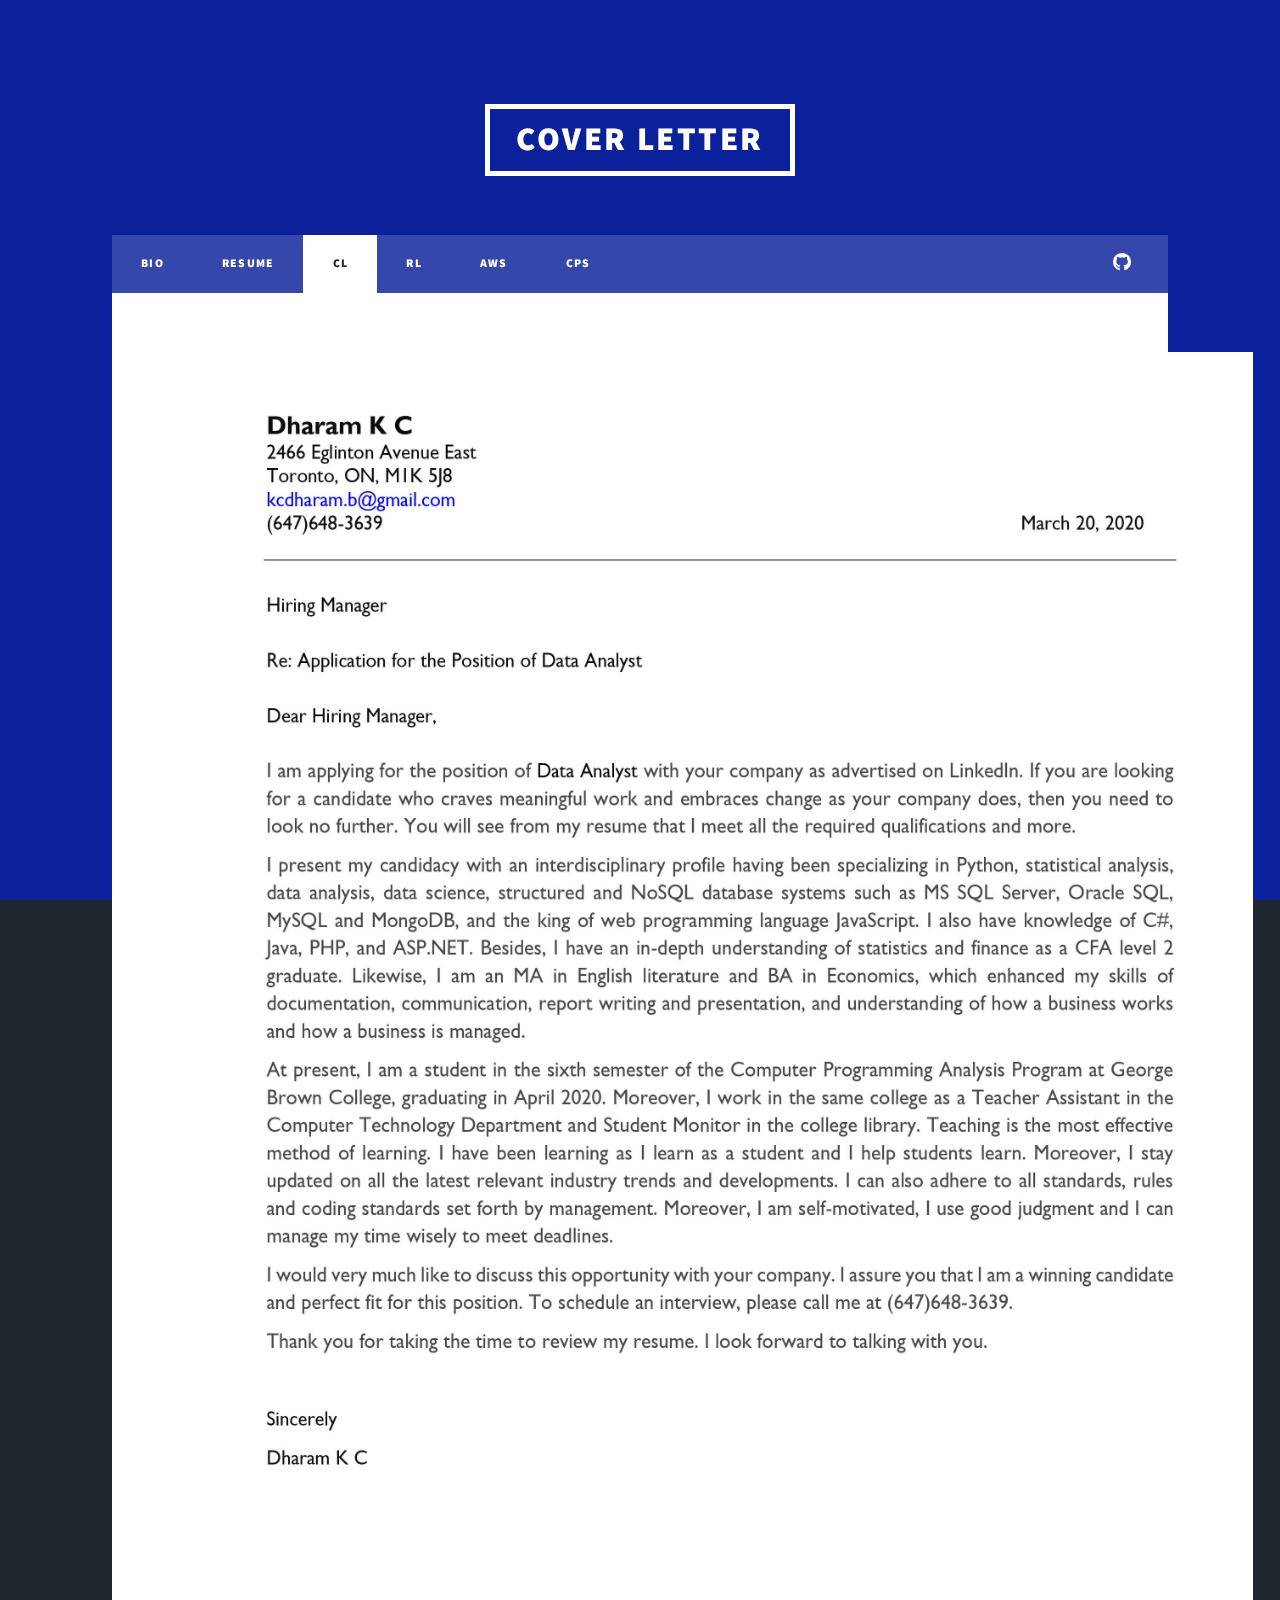
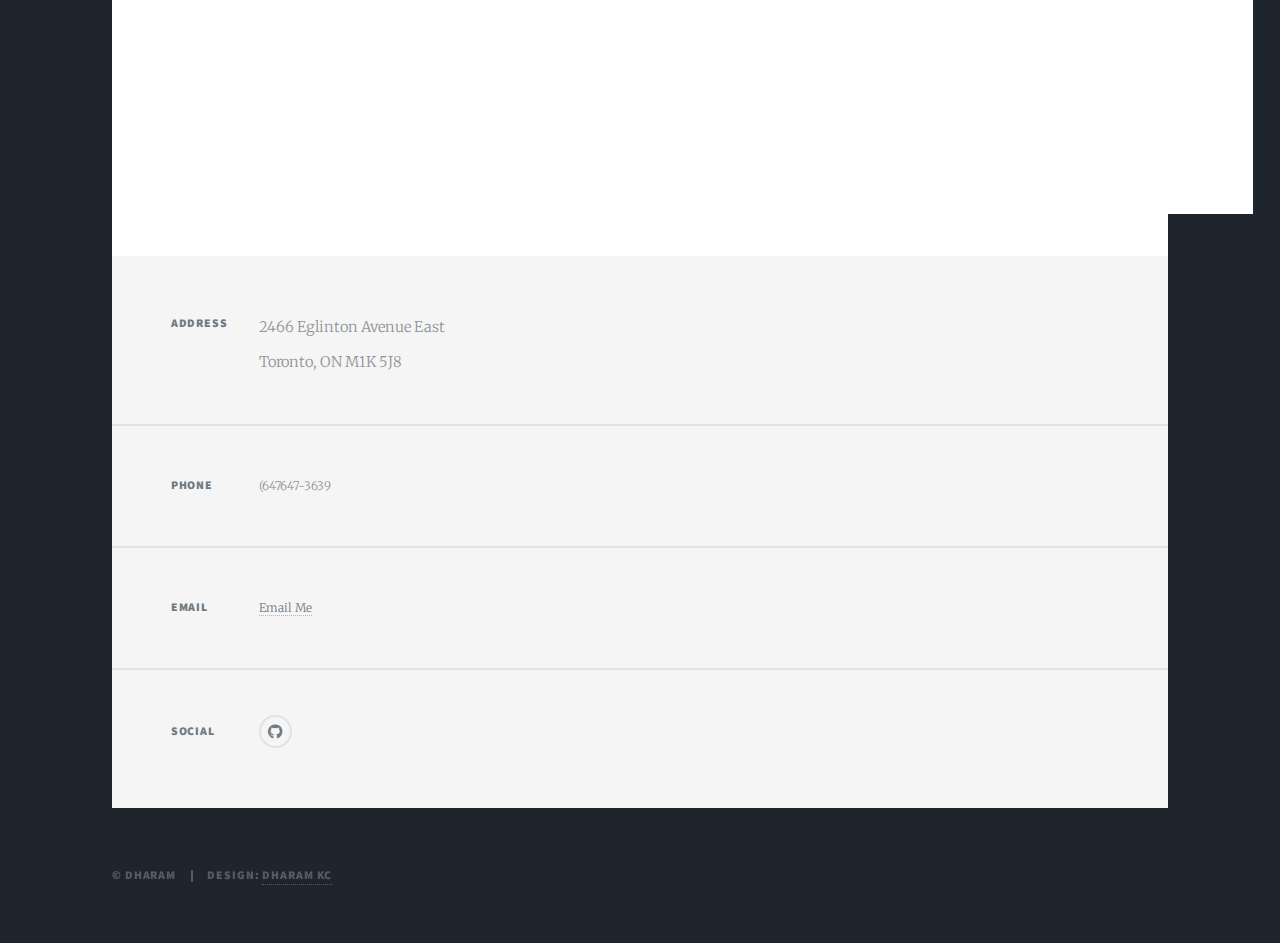
==== coverletter.html @ b62cff4e "Capstone Portfolio Files Commited" ====
<!DOCTYPE HTML>
<html>
	<head>
		<title>Cover Letter</title>
		<meta charset="utf-8" />
		<meta name="viewport" content="width=device-width, initial-scale=1, user-scalable=no" />
		<link rel="stylesheet" href="assets/css/main.css" />
		<noscript><link rel="stylesheet" href="assets/css/noscript.css" /></noscript>
	</head>
	<body class="is-preload">

		<!-- Wrapper -->
			<a id="wrapper">
				<!-- Header -->
					<header id="header">
						<a href="index.html" class="logo">Cover Letter</a>
					</header>

				<!-- Nav -->
					<nav id="nav">
						<ul class="links">
							<li ><a href="index.html">Bio</a></li>
							<li><a href="resume.html">Resume</a></li>							
							<li class="active"><a href="coverletter.html">CL</a></li>
							<li><a href="recommendation.html">RL</a></li>
							<li ><a href="worksamples.html">AWS</a></li>
							<li ><a href="capstone.html">CPS</a></li>

						</ul>
						<ul class="icons">

							<li><a href="http://github.com/kcdharam" class="icon brands fa-github"><span class="label">github.com/shy1860</span></a></li>
						</ul>
					</nav>
					<div id="main">	
						<img src='images/coverletter.jpg' width = '1200' height='1550' alt='error'>			
						
					</div>
				

							<!-- Footer -->
							<footer id="footer" >
						
								<section  class="split contact">
									<section  class="alt ">
										<h3>Address</h3>
										<address>2466 Eglinton Avenue East<br />
										Toronto, ON M1K 5J8</a>
									</section>
									<section>
										<h3>Phone</h3>
										<p>(647647-3639</p>
									</section>
									<section>
										<h3>Email</h3>
										<p><a href="mailto:kcdharam.b@gmail.com">Email Me</a></p>
									</section>
									<section>
										<h3>Social</h3>
										<ul class="icons alt">
											<li><a href="http://www.github.com/kcdharam" class="icon brands alt fa-github"><span class="label">GitHub</span></a></li>
										</ul>
									</section>
								</section>
							</footer>
				
								<!-- Copyright -->
								<div id="copyright">
									<ul><li>&copy; Dharam</li><li>Design: <a href="https://github.com/kcdharam">Dharam KC</a></li></ul>
								</div>

			</div>

		<!-- Scripts -->
			<script src="assets/js/jquery.min.js"></script>
			<script src="assets/js/jquery.scrollex.min.js"></script>
			<script src="assets/js/jquery.scrolly.min.js"></script>
			<script src="assets/js/browser.min.js"></script>
			<script src="assets/js/breakpoints.min.js"></script>
			<script src="assets/js/util.js"></script>
			<script src="assets/js/main.js"></script>

	</body>
</html>
---- assets/css/main.css ----
@import url(fontawesome-all.min.css);
@import url("https://fonts.googleapis.com/css?family=Merriweather:300,700,300italic,700italic|Source+Sans+Pro:900");

html, body, div, span, applet, object,
iframe, h1, h2, h3, h4, h5, h6, p, blockquote,
pre, a, abbr, acronym, address, big, cite,
code, del, dfn, em, img, ins, kbd, q, s, samp,
small, strike, strong, sub, sup, tt, var, b,
u, i, center, dl, dt, dd, ol, ul, li, fieldset,
form, label, legend, table, caption, tbody,
tfoot, thead, tr, th, td, article, aside,
canvas, details, embed, figure, figcaption,
footer, header, hgroup, menu, nav, output, ruby,
section, summary, time, mark, audio, video {
	margin: 0;
	padding: 0;
	border: 0;
	font-size: 100%;
	font: inherit;
	vertical-align: baseline;}

article, aside, details, figcaption, figure,
footer, header, hgroup, menu, nav, section {
	display: block;}

body {
	line-height: 1;
}

ol {
	list-style: none;
	text-align: left;
}
section #sec{
	text-align: center;
}
#ul{
	text-align: left;
}
ul{
	text-align: left;
}
blockquote, q {
	quotes: none;
}

	blockquote:before, blockquote:after, q:before, q:after {
		content: '';
		content: none;
	}

table {
	border-collapse: collapse;
	border-spacing: 0;
}

body {
	-webkit-text-size-adjust: none;
}

mark {
	background-color: transparent;
	color: inherit;
}

input::-moz-focus-inner {
	border: 0;
	padding: 0;
}

input, select, textarea {
	-moz-appearance: none;
	-webkit-appearance: none;
	-ms-appearance: none;
	appearance: none;
}

/* Basic */

	@-ms-viewport {
		width: device-width;
	}

	body {
		-ms-overflow-style: scrollbar;
	}

	@media screen and (max-width: 480px) {

		html, body {
			min-width: 320px;
		}

	}

	html {
		box-sizing: border-box;
	}

	*, *:before, *:after {
		box-sizing: inherit;
	}

	body {
		background-color: #1e252d;
	}

		body.is-preload *, body.is-preload *:before, body.is-preload *:after {
			-moz-animation: none !important;
			-webkit-animation: none !important;
			-ms-animation: none !important;
			animation: none !important;
			-moz-transition: none !important;
			-webkit-transition: none !important;
			-ms-transition: none !important;
			transition: none !important;
		}

/* Type */

	html {
		font-size: 16pt;
	}

		@media screen and (max-width: 1680px) {

			html {
				font-size: 12pt;
			}

		}

		@media screen and (max-width: 1280px) {

			html {
				font-size: 11pt;
			}

		}

		@media screen and (max-width: 360px) {

			html {
				font-size: 10pt;
			}

		}

	body {
		color: #212931;
	}

	body, input, select, textarea {
		font-family: "Merriweather", Georgia, serif;
		font-weight: 300;
		font-size: 1rem;
		line-height: 2.375;
	}

	a {
		-moz-transition: color 0.2s ease-in-out, background-color 0.2s ease-in-out, border-color 0.2s ease-in-out, box-shadow 0.2s ease-in-out;
		-webkit-transition: color 0.2s ease-in-out, background-color 0.2s ease-in-out, border-color 0.2s ease-in-out, box-shadow 0.2s ease-in-out;
		-ms-transition: color 0.2s ease-in-out, background-color 0.2s ease-in-out, border-color 0.2s ease-in-out, box-shadow 0.2s ease-in-out;
		transition: color 0.2s ease-in-out, background-color 0.2s ease-in-out, border-color 0.2s ease-in-out, box-shadow 0.2s ease-in-out;
		border-bottom: dotted 1px;
		text-decoration: none;
	}

		a:hover {
			border-bottom-color: transparent;
		}

	strong, b {
		font-weight: 600;
	}

	em, i {
		font-style: italic;
	}

	p {
		text-align: justify;
		margin: 0 0 2rem 0;
	}

	h1, h2, h3, h4, h5, h6 {
		font-family: "Source Sans Pro", Helvetica, sans-serif;
		font-weight: 900;
		line-height: 1.5;
		letter-spacing: 0.075em;
		text-transform: uppercase;
		margin: 0 0 1rem 0;
	}

		h1 a, h2 a, h3 a, h4 a, h5 a, h6 a {
			border-bottom: 0;
			color: inherit;
			text-decoration: none;
		}

	h1 {
		font-size: 4rem;
		line-height: 1.1;
		margin: 0 0 2rem 0;
	}

	h2 {
		font-size: 1.75rem;
		line-height: 1.3;
		margin: 0 0 1.5rem 0;
	}

	h3 {
		font-size: 1.25rem;
		margin: 0 0 1.5rem 0;
	}

	h4 {
		font-size: 1rem;
	}

	h5 {
		font-size: 0.9rem;
	}

	h6 {
		font-size: 0.8rem;
	}

	sub {
		font-size: 0.8rem;
		position: relative;
		top: 0.5rem;
	}

	sup {
		font-size: 0.8rem;
		position: relative;
		top: -0.5rem;
	}

	blockquote {
		border-left: solid 4px;
		font-style: italic;
		margin: 0 0 2rem 0;
		padding: 0.5rem 0 0.5rem 2rem;
	}

	code {
		border: solid 2px;
		font-family: "Courier New", monospace;
		font-size: 0.9rem;
		margin: 0 0.25rem;
		padding: 0.25rem 0.65rem;
	}

	pre {
		-webkit-overflow-scrolling: touch;
		font-family: "Courier New", monospace;
		font-size: 0.9rem;
		margin: 0 0 2rem 0;
	}

		pre code {
			display: block;
			line-height: 1.75;
			padding: 1rem 1.5rem;
			overflow-x: auto;
		}

	hr {
		border: 0;
		border-bottom: solid 2px;
		margin: 3rem 0;
	}

		hr.major {
			margin: 5rem 0;
		}

	.align-left {
		text-align: left;
	}

	.align-center {
		text-align: center;
	}

	.align-right {
		text-align: right;
	}

	input, select, textarea {
		color: #212931;
	}

	a {
		color: #212931;
		border-bottom-color: rgba(33, 41, 49, 0.5);
	}

		a:hover {
			border-bottom-color: transparent;
			color: #18bfef !important;
		}

	strong, b {
		color: #212931;
	}

	h1, h2, h3, h4, h5, h6 {
		color: #212931;
	}

	blockquote {
		border-left-color: #eeeeee;
	}

	code {
		background: rgba(220, 220, 220, 0.25);
		border-color: #eeeeee;
	}

	hr {
		border-bottom-color: #eeeeee;
	}

/* Row */

	.row {
		display: flex;
		flex-wrap: wrap;
		box-sizing: border-box;
		align-items: stretch;
	}

		.row > * {
			box-sizing: border-box;
		}

		.row.gtr-uniform > * > :last-child {
			margin-bottom: 0;
		}

		.row.aln-left {
			justify-content: flex-start;
		}

		.row.aln-center {
			justify-content: center;
		}

		.row.aln-right {
			justify-content: flex-end;
		}

		.row.aln-top {
			align-items: flex-start;
		}

		.row.aln-middle {
			align-items: center;
		}

		.row.aln-bottom {
			align-items: flex-end;
		}

		.row > .imp {
			order: -1;
		}

		.row > .col-1 {
			width: 8.33333%;
		}

		.row > .off-1 {
			margin-left: 8.33333%;
		}

		.row > .col-2 {
			width: 16.66667%;
		}

		.row > .off-2 {
			margin-left: 16.66667%;
		}

		.row > .col-3 {
			width: 25%;
		}

		.row > .off-3 {
			margin-left: 25%;
		}

		.row > .col-4 {
			width: 33.33333%;
		}

		.row > .off-4 {
			margin-left: 33.33333%;
		}

		.row > .col-5 {
			width: 41.66667%;
		}

		.row > .off-5 {
			margin-left: 41.66667%;
		}

		.row > .col-6 {
			width: 50%;
		}

		.row > .off-6 {
			margin-left: 50%;
		}

		.row > .col-7 {
			width: 58.33333%;
		}

		.row > .off-7 {
			margin-left: 58.33333%;
		}

		.row > .col-8 {
			width: 66.66667%;
		}

		.row > .off-8 {
			margin-left: 66.66667%;
		}

		.row > .col-9 {
			width: 75%;
		}

		.row > .off-9 {
			margin-left: 75%;
		}

		.row > .col-10 {
			width: 83.33333%;
		}

		.row > .off-10 {
			margin-left: 83.33333%;
		}

		.row > .col-11 {
			width: 91.66667%;
		}

		.row > .off-11 {
			margin-left: 91.66667%;
		}

		.row > .col-12 {
			width: 100%;
		}

		.row > .off-12 {
			margin-left: 100%;
		}

		.row.gtr-0 {
			margin-top: 0;
			margin-left: 0rem;
		}

			.row.gtr-0 > * {
				padding: 0 0 0 0rem;
			}

			.row.gtr-0.gtr-uniform {
				margin-top: 0rem;
			}

				.row.gtr-0.gtr-uniform > * {
					padding-top: 0rem;
				}

		.row.gtr-25 {
			margin-top: 0;
			margin-left: -0.375rem;
		}

			.row.gtr-25 > * {
				padding: 0 0 0 0.375rem;
			}

			.row.gtr-25.gtr-uniform {
				margin-top: -0.375rem;
			}

				.row.gtr-25.gtr-uniform > * {
					padding-top: 0.375rem;
				}

		.row.gtr-50 {
			margin-top: 0;
			margin-left: -0.75rem;
		}

			.row.gtr-50 > * {
				padding: 0 0 0 0.75rem;
			}

			.row.gtr-50.gtr-uniform {
				margin-top: -0.75rem;
			}

				.row.gtr-50.gtr-uniform > * {
					padding-top: 0.75rem;
				}

		.row {
			margin-top: 0;
			margin-left: -1.5rem;
		}

			.row > * {
				padding: 0 0 0 1.5rem;
			}

			.row.gtr-uniform {
				margin-top: -1.5rem;
			}

				.row.gtr-uniform > * {
					padding-top: 1.5rem;
				}

		.row.gtr-150 {
			margin-top: 0;
			margin-left: -2.25rem;
		}

			.row.gtr-150 > * {
				padding: 0 0 0 2.25rem;
			}

			.row.gtr-150.gtr-uniform {
				margin-top: -2.25rem;
			}

				.row.gtr-150.gtr-uniform > * {
					padding-top: 2.25rem;
				}

		.row.gtr-200 {
			margin-top: 0;
			margin-left: -3rem;
		}

			.row.gtr-200 > * {
				padding: 0 0 0 3rem;
			}

			.row.gtr-200.gtr-uniform {
				margin-top: -3rem;
			}

				.row.gtr-200.gtr-uniform > * {
					padding-top: 3rem;
				}

		@media screen and (max-width: 1680px) {

			.row {
				display: flex;
				flex-wrap: wrap;
				box-sizing: border-box;
				align-items: stretch;
			}

				.row > * {
					box-sizing: border-box;
				}

				.row.gtr-uniform > * > :last-child {
					margin-bottom: 0;
				}

				.row.aln-left {
					justify-content: flex-start;
				}

				.row.aln-center {
					justify-content: center;
				}

				.row.aln-right {
					justify-content: flex-end;
				}

				.row.aln-top {
					align-items: flex-start;
				}

				.row.aln-middle {
					align-items: center;
				}

				.row.aln-bottom {
					align-items: flex-end;
				}

				.row > .imp-xlarge {
					order: -1;
				}

				.row > .col-1-xlarge {
					width: 8.33333%;
				}

				.row > .off-1-xlarge {
					margin-left: 8.33333%;
				}

				.row > .col-2-xlarge {
					width: 16.66667%;
				}

				.row > .off-2-xlarge {
					margin-left: 16.66667%;
				}

				.row > .col-3-xlarge {
					width: 25%;
				}

				.row > .off-3-xlarge {
					margin-left: 25%;
				}

				.row > .col-4-xlarge {
					width: 33.33333%;
				}

				.row > .off-4-xlarge {
					margin-left: 33.33333%;
				}

				.row > .col-5-xlarge {
					width: 41.66667%;
				}

				.row > .off-5-xlarge {
					margin-left: 41.66667%;
				}

				.row > .col-6-xlarge {
					width: 50%;
				}

				.row > .off-6-xlarge {
					margin-left: 50%;
				}

				.row > .col-7-xlarge {
					width: 58.33333%;
				}

				.row > .off-7-xlarge {
					margin-left: 58.33333%;
				}

				.row > .col-8-xlarge {
					width: 66.66667%;
				}

				.row > .off-8-xlarge {
					margin-left: 66.66667%;
				}

				.row > .col-9-xlarge {
					width: 75%;
				}

				.row > .off-9-xlarge {
					margin-left: 75%;
				}

				.row > .col-10-xlarge {
					width: 83.33333%;
				}

				.row > .off-10-xlarge {
					margin-left: 83.33333%;
				}

				.row > .col-11-xlarge {
					width: 91.66667%;
				}

				.row > .off-11-xlarge {
					margin-left: 91.66667%;
				}

				.row > .col-12-xlarge {
					width: 100%;
				}

				.row > .off-12-xlarge {
					margin-left: 100%;
				}

				.row.gtr-0 {
					margin-top: 0;
					margin-left: 0rem;
				}

					.row.gtr-0 > * {
						padding: 0 0 0 0rem;
					}

					.row.gtr-0.gtr-uniform {
						margin-top: 0rem;
					}

						.row.gtr-0.gtr-uniform > * {
							padding-top: 0rem;
						}

				.row.gtr-25 {
					margin-top: 0;
					margin-left: -0.375rem;
				}

					.row.gtr-25 > * {
						padding: 0 0 0 0.375rem;
					}

					.row.gtr-25.gtr-uniform {
						margin-top: -0.375rem;
					}

						.row.gtr-25.gtr-uniform > * {
							padding-top: 0.375rem;
						}

				.row.gtr-50 {
					margin-top: 0;
					margin-left: -0.75rem;
				}

					.row.gtr-50 > * {
						padding: 0 0 0 0.75rem;
					}

					.row.gtr-50.gtr-uniform {
						margin-top: -0.75rem;
					}

						.row.gtr-50.gtr-uniform > * {
							padding-top: 0.75rem;
						}

				.row {
					margin-top: 0;
					margin-left: -1.5rem;
				}

					.row > * {
						padding: 0 0 0 1.5rem;
					}

					.row.gtr-uniform {
						margin-top: -1.5rem;
					}

						.row.gtr-uniform > * {
							padding-top: 1.5rem;
						}

				.row.gtr-150 {
					margin-top: 0;
					margin-left: -2.25rem;
				}

					.row.gtr-150 > * {
						padding: 0 0 0 2.25rem;
					}

					.row.gtr-150.gtr-uniform {
						margin-top: -2.25rem;
					}

						.row.gtr-150.gtr-uniform > * {
							padding-top: 2.25rem;
						}

				.row.gtr-200 {
					margin-top: 0;
					margin-left: -3rem;
				}

					.row.gtr-200 > * {
						padding: 0 0 0 3rem;
					}

					.row.gtr-200.gtr-uniform {
						margin-top: -3rem;
					}

						.row.gtr-200.gtr-uniform > * {
							padding-top: 3rem;
						}

		}

		@media screen and (max-width: 1280px) {

			.row {
				display: flex;
				flex-wrap: wrap;
				box-sizing: border-box;
				align-items: stretch;
			}

				.row > * {
					box-sizing: border-box;
				}

				.row.gtr-uniform > * > :last-child {
					margin-bottom: 0;
				}

				.row.aln-left {
					justify-content: flex-start;
				}

				.row.aln-center {
					justify-content: center;
				}

				.row.aln-right {
					justify-content: flex-end;
				}

				.row.aln-top {
					align-items: flex-start;
				}

				.row.aln-middle {
					align-items: center;
				}

				.row.aln-bottom {
					align-items: flex-end;
				}

				.row > .imp-large {
					order: -1;
				}

				.row > .col-1-large {
					width: 8.33333%;
				}

				.row > .off-1-large {
					margin-left: 8.33333%;
				}

				.row > .col-2-large {
					width: 16.66667%;
				}

				.row > .off-2-large {
					margin-left: 16.66667%;
				}

				.row > .col-3-large {
					width: 25%;
				}

				.row > .off-3-large {
					margin-left: 25%;
				}

				.row > .col-4-large {
					width: 33.33333%;
				}

				.row > .off-4-large {
					margin-left: 33.33333%;
				}

				.row > .col-5-large {
					width: 41.66667%;
				}

				.row > .off-5-large {
					margin-left: 41.66667%;
				}

				.row > .col-6-large {
					width: 50%;
				}

				.row > .off-6-large {
					margin-left: 50%;
				}

				.row > .col-7-large {
					width: 58.33333%;
				}

				.row > .off-7-large {
					margin-left: 58.33333%;
				}

				.row > .col-8-large {
					width: 66.66667%;
				}

				.row > .off-8-large {
					margin-left: 66.66667%;
				}

				.row > .col-9-large {
					width: 75%;
				}

				.row > .off-9-large {
					margin-left: 75%;
				}

				.row > .col-10-large {
					width: 83.33333%;
				}

				.row > .off-10-large {
					margin-left: 83.33333%;
				}

				.row > .col-11-large {
					width: 91.66667%;
				}

				.row > .off-11-large {
					margin-left: 91.66667%;
				}

				.row > .col-12-large {
					width: 100%;
				}

				.row > .off-12-large {
					margin-left: 100%;
				}

				.row.gtr-0 {
					margin-top: 0;
					margin-left: 0rem;
				}

					.row.gtr-0 > * {
						padding: 0 0 0 0rem;
					}

					.row.gtr-0.gtr-uniform {
						margin-top: 0rem;
					}

						.row.gtr-0.gtr-uniform > * {
							padding-top: 0rem;
						}

				.row.gtr-25 {
					margin-top: 0;
					margin-left: -0.375rem;
				}

					.row.gtr-25 > * {
						padding: 0 0 0 0.375rem;
					}

					.row.gtr-25.gtr-uniform {
						margin-top: -0.375rem;
					}

						.row.gtr-25.gtr-uniform > * {
							padding-top: 0.375rem;
						}

				.row.gtr-50 {
					margin-top: 0;
					margin-left: -0.75rem;
				}

					.row.gtr-50 > * {
						padding: 0 0 0 0.75rem;
					}

					.row.gtr-50.gtr-uniform {
						margin-top: -0.75rem;
					}

						.row.gtr-50.gtr-uniform > * {
							padding-top: 0.75rem;
						}

				.row {
					margin-top: 0;
					margin-left: -1.5rem;
				}

					.row > * {
						padding: 0 0 0 1.5rem;
					}

					.row.gtr-uniform {
						margin-top: -1.5rem;
					}

						.row.gtr-uniform > * {
							padding-top: 1.5rem;
						}

				.row.gtr-150 {
					margin-top: 0;
					margin-left: -2.25rem;
				}

					.row.gtr-150 > * {
						padding: 0 0 0 2.25rem;
					}

					.row.gtr-150.gtr-uniform {
						margin-top: -2.25rem;
					}

						.row.gtr-150.gtr-uniform > * {
							padding-top: 2.25rem;
						}

				.row.gtr-200 {
					margin-top: 0;
					margin-left: -3rem;
				}

					.row.gtr-200 > * {
						padding: 0 0 0 3rem;
					}

					.row.gtr-200.gtr-uniform {
						margin-top: -3rem;
					}

						.row.gtr-200.gtr-uniform > * {
							padding-top: 3rem;
						}

		}

		@media screen and (max-width: 980px) {

			.row {
				display: flex;
				flex-wrap: wrap;
				box-sizing: border-box;
				align-items: stretch;
			}

				.row > * {
					box-sizing: border-box;
				}

				.row.gtr-uniform > * > :last-child {
					margin-bottom: 0;
				}

				.row.aln-left {
					justify-content: flex-start;
				}

				.row.aln-center {
					justify-content: center;
				}

				.row.aln-right {
					justify-content: flex-end;
				}

				.row.aln-top {
					align-items: flex-start;
				}

				.row.aln-middle {
					align-items: center;
				}

				.row.aln-bottom {
					align-items: flex-end;
				}

				.row > .imp-medium {
					order: -1;
				}

				.row > .col-1-medium {
					width: 8.33333%;
				}

				.row > .off-1-medium {
					margin-left: 8.33333%;
				}

				.row > .col-2-medium {
					width: 16.66667%;
				}

				.row > .off-2-medium {
					margin-left: 16.66667%;
				}

				.row > .col-3-medium {
					width: 25%;
				}

				.row > .off-3-medium {
					margin-left: 25%;
				}

				.row > .col-4-medium {
					width: 33.33333%;
				}

				.row > .off-4-medium {
					margin-left: 33.33333%;
				}

				.row > .col-5-medium {
					width: 41.66667%;
				}

				.row > .off-5-medium {
					margin-left: 41.66667%;
				}

				.row > .col-6-medium {
					width: 50%;
				}

				.row > .off-6-medium {
					margin-left: 50%;
				}

				.row > .col-7-medium {
					width: 58.33333%;
				}

				.row > .off-7-medium {
					margin-left: 58.33333%;
				}

				.row > .col-8-medium {
					width: 66.66667%;
				}

				.row > .off-8-medium {
					margin-left: 66.66667%;
				}

				.row > .col-9-medium {
					width: 75%;
				}

				.row > .off-9-medium {
					margin-left: 75%;
				}

				.row > .col-10-medium {
					width: 83.33333%;
				}

				.row > .off-10-medium {
					margin-left: 83.33333%;
				}

				.row > .col-11-medium {
					width: 91.66667%;
				}

				.row > .off-11-medium {
					margin-left: 91.66667%;
				}

				.row > .col-12-medium {
					width: 100%;
				}

				.row > .off-12-medium {
					margin-left: 100%;
				}

				.row.gtr-0 {
					margin-top: 0;
					margin-left: 0rem;
				}

					.row.gtr-0 > * {
						padding: 0 0 0 0rem;
					}

					.row.gtr-0.gtr-uniform {
						margin-top: 0rem;
					}

						.row.gtr-0.gtr-uniform > * {
							padding-top: 0rem;
						}

				.row.gtr-25 {
					margin-top: 0;
					margin-left: -0.375rem;
				}

					.row.gtr-25 > * {
						padding: 0 0 0 0.375rem;
					}

					.row.gtr-25.gtr-uniform {
						margin-top: -0.375rem;
					}

						.row.gtr-25.gtr-uniform > * {
							padding-top: 0.375rem;
						}

				.row.gtr-50 {
					margin-top: 0;
					margin-left: -0.75rem;
				}

					.row.gtr-50 > * {
						padding: 0 0 0 0.75rem;
					}

					.row.gtr-50.gtr-uniform {
						margin-top: -0.75rem;
					}

						.row.gtr-50.gtr-uniform > * {
							padding-top: 0.75rem;
						}

				.row {
					margin-top: 0;
					margin-left: -1.5rem;
				}

					.row > * {
						padding: 0 0 0 1.5rem;
					}

					.row.gtr-uniform {
						margin-top: -1.5rem;
					}

						.row.gtr-uniform > * {
							padding-top: 1.5rem;
						}

				.row.gtr-150 {
					margin-top: 0;
					margin-left: -2.25rem;
				}

					.row.gtr-150 > * {
						padding: 0 0 0 2.25rem;
					}

					.row.gtr-150.gtr-uniform {
						margin-top: -2.25rem;
					}

						.row.gtr-150.gtr-uniform > * {
							padding-top: 2.25rem;
						}

				.row.gtr-200 {
					margin-top: 0;
					margin-left: -3rem;
				}

					.row.gtr-200 > * {
						padding: 0 0 0 3rem;
					}

					.row.gtr-200.gtr-uniform {
						margin-top: -3rem;
					}

						.row.gtr-200.gtr-uniform > * {
							padding-top: 3rem;
						}

		}

		@media screen and (max-width: 736px) {

			.row {
				display: flex;
				flex-wrap: wrap;
				box-sizing: border-box;
				align-items: stretch;
			}

				.row > * {
					box-sizing: border-box;
				}

				.row.gtr-uniform > * > :last-child {
					margin-bottom: 0;
				}

				.row.aln-left {
					justify-content: flex-start;
				}

				.row.aln-center {
					justify-content: center;
				}

				.row.aln-right {
					justify-content: flex-end;
				}

				.row.aln-top {
					align-items: flex-start;
				}

				.row.aln-middle {
					align-items: center;
				}

				.row.aln-bottom {
					align-items: flex-end;
				}

				.row > .imp-small {
					order: -1;
				}

				.row > .col-1-small {
					width: 8.33333%;
				}

				.row > .off-1-small {
					margin-left: 8.33333%;
				}

				.row > .col-2-small {
					width: 16.66667%;
				}

				.row > .off-2-small {
					margin-left: 16.66667%;
				}

				.row > .col-3-small {
					width: 25%;
				}

				.row > .off-3-small {
					margin-left: 25%;
				}

				.row > .col-4-small {
					width: 33.33333%;
				}

				.row > .off-4-small {
					margin-left: 33.33333%;
				}

				.row > .col-5-small {
					width: 41.66667%;
				}

				.row > .off-5-small {
					margin-left: 41.66667%;
				}

				.row > .col-6-small {
					width: 50%;
				}

				.row > .off-6-small {
					margin-left: 50%;
				}

				.row > .col-7-small {
					width: 58.33333%;
				}

				.row > .off-7-small {
					margin-left: 58.33333%;
				}

				.row > .col-8-small {
					width: 66.66667%;
				}

				.row > .off-8-small {
					margin-left: 66.66667%;
				}

				.row > .col-9-small {
					width: 75%;
				}

				.row > .off-9-small {
					margin-left: 75%;
				}

				.row > .col-10-small {
					width: 83.33333%;
				}

				.row > .off-10-small {
					margin-left: 83.33333%;
				}

				.row > .col-11-small {
					width: 91.66667%;
				}

				.row > .off-11-small {
					margin-left: 91.66667%;
				}

				.row > .col-12-small {
					width: 100%;
				}

				.row > .off-12-small {
					margin-left: 100%;
				}

				.row.gtr-0 {
					margin-top: 0;
					margin-left: 0rem;
				}

					.row.gtr-0 > * {
						padding: 0 0 0 0rem;
					}

					.row.gtr-0.gtr-uniform {
						margin-top: 0rem;
					}

						.row.gtr-0.gtr-uniform > * {
							padding-top: 0rem;
						}

				.row.gtr-25 {
					margin-top: 0;
					margin-left: -0.375rem;
				}

					.row.gtr-25 > * {
						padding: 0 0 0 0.375rem;
					}

					.row.gtr-25.gtr-uniform {
						margin-top: -0.375rem;
					}

						.row.gtr-25.gtr-uniform > * {
							padding-top: 0.375rem;
						}

				.row.gtr-50 {
					margin-top: 0;
					margin-left: -0.75rem;
				}

					.row.gtr-50 > * {
						padding: 0 0 0 0.75rem;
					}

					.row.gtr-50.gtr-uniform {
						margin-top: -0.75rem;
					}

						.row.gtr-50.gtr-uniform > * {
							padding-top: 0.75rem;
						}

				.row {
					margin-top: 0;
					margin-left: -1.5rem;
				}

					.row > * {
						padding: 0 0 0 1.5rem;
					}

					.row.gtr-uniform {
						margin-top: -1.5rem;
					}

						.row.gtr-uniform > * {
							padding-top: 1.5rem;
						}

				.row.gtr-150 {
					margin-top: 0;
					margin-left: -2.25rem;
				}

					.row.gtr-150 > * {
						padding: 0 0 0 2.25rem;
					}

					.row.gtr-150.gtr-uniform {
						margin-top: -2.25rem;
					}

						.row.gtr-150.gtr-uniform > * {
							padding-top: 2.25rem;
						}

				.row.gtr-200 {
					margin-top: 0;
					margin-left: -3rem;
				}

					.row.gtr-200 > * {
						padding: 0 0 0 3rem;
					}

					.row.gtr-200.gtr-uniform {
						margin-top: -3rem;
					}

						.row.gtr-200.gtr-uniform > * {
							padding-top: 3rem;
						}

		}

		@media screen and (max-width: 480px) {

			.row {
				display: flex;
				flex-wrap: wrap;
				box-sizing: border-box;
				align-items: stretch;
			}

				.row > * {
					box-sizing: border-box;
				}

				.row.gtr-uniform > * > :last-child {
					margin-bottom: 0;
				}

				.row.aln-left {
					justify-content: flex-start;
				}

				.row.aln-center {
					justify-content: center;
				}

				.row.aln-right {
					justify-content: flex-end;
				}

				.row.aln-top {
					align-items: flex-start;
				}

				.row.aln-middle {
					align-items: center;
				}

				.row.aln-bottom {
					align-items: flex-end;
				}

				.row > .imp-xsmall {
					order: -1;
				}

				.row > .col-1-xsmall {
					width: 8.33333%;
				}

				.row > .off-1-xsmall {
					margin-left: 8.33333%;
				}

				.row > .col-2-xsmall {
					width: 16.66667%;
				}

				.row > .off-2-xsmall {
					margin-left: 16.66667%;
				}

				.row > .col-3-xsmall {
					width: 25%;
				}

				.row > .off-3-xsmall {
					margin-left: 25%;
				}

				.row > .col-4-xsmall {
					width: 33.33333%;
				}

				.row > .off-4-xsmall {
					margin-left: 33.33333%;
				}

				.row > .col-5-xsmall {
					width: 41.66667%;
				}

				.row > .off-5-xsmall {
					margin-left: 41.66667%;
				}

				.row > .col-6-xsmall {
					width: 50%;
				}

				.row > .off-6-xsmall {
					margin-left: 50%;
				}

				.row > .col-7-xsmall {
					width: 58.33333%;
				}

				.row > .off-7-xsmall {
					margin-left: 58.33333%;
				}

				.row > .col-8-xsmall {
					width: 66.66667%;
				}

				.row > .off-8-xsmall {
					margin-left: 66.66667%;
				}

				.row > .col-9-xsmall {
					width: 75%;
				}

				.row > .off-9-xsmall {
					margin-left: 75%;
				}

				.row > .col-10-xsmall {
					width: 83.33333%;
				}

				.row > .off-10-xsmall {
					margin-left: 83.33333%;
				}

				.row > .col-11-xsmall {
					width: 91.66667%;
				}

				.row > .off-11-xsmall {
					margin-left: 91.66667%;
				}

				.row > .col-12-xsmall {
					width: 100%;
				}

				.row > .off-12-xsmall {
					margin-left: 100%;
				}

				.row.gtr-0 {
					margin-top: 0;
					margin-left: 0rem;
				}

					.row.gtr-0 > * {
						padding: 0 0 0 0rem;
					}

					.row.gtr-0.gtr-uniform {
						margin-top: 0rem;
					}

						.row.gtr-0.gtr-uniform > * {
							padding-top: 0rem;
						}

				.row.gtr-25 {
					margin-top: 0;
					margin-left: -0.375rem;
				}

					.row.gtr-25 > * {
						padding: 0 0 0 0.375rem;
					}

					.row.gtr-25.gtr-uniform {
						margin-top: -0.375rem;
					}

						.row.gtr-25.gtr-uniform > * {
							padding-top: 0.375rem;
						}

				.row.gtr-50 {
					margin-top: 0;
					margin-left: -0.75rem;
				}

					.row.gtr-50 > * {
						padding: 0 0 0 0.75rem;
					}

					.row.gtr-50.gtr-uniform {
						margin-top: -0.75rem;
					}

						.row.gtr-50.gtr-uniform > * {
							padding-top: 0.75rem;
						}

				.row {
					margin-top: 0;
					margin-left: -1.5rem;
				}

					.row > * {
						padding: 0 0 0 1.5rem;
					}

					.row.gtr-uniform {
						margin-top: -1.5rem;
					}

						.row.gtr-uniform > * {
							padding-top: 1.5rem;
						}

				.row.gtr-150 {
					margin-top: 0;
					margin-left: -2.25rem;
				}

					.row.gtr-150 > * {
						padding: 0 0 0 2.25rem;
					}

					.row.gtr-150.gtr-uniform {
						margin-top: -2.25rem;
					}

						.row.gtr-150.gtr-uniform > * {
							padding-top: 2.25rem;
						}

				.row.gtr-200 {
					margin-top: 0;
					margin-left: -3rem;
				}

					.row.gtr-200 > * {
						padding: 0 0 0 3rem;
					}

					.row.gtr-200.gtr-uniform {
						margin-top: -3rem;
					}

						.row.gtr-200.gtr-uniform > * {
							padding-top: 3rem;
						}

		}

		@media screen and (max-width: 360px) {

			.row {
				display: flex;
				flex-wrap: wrap;
				box-sizing: border-box;
				align-items: stretch;
			}

				.row > * {
					box-sizing: border-box;
				}

				.row.gtr-uniform > * > :last-child {
					margin-bottom: 0;
				}

				.row.aln-left {
					justify-content: flex-start;
				}

				.row.aln-center {
					justify-content: center;
				}

				.row.aln-right {
					justify-content: flex-end;
				}

				.row.aln-top {
					align-items: flex-start;
				}

				.row.aln-middle {
					align-items: center;
				}

				.row.aln-bottom {
					align-items: flex-end;
				}

				.row > .imp-xxsmall {
					order: -1;
				}

				.row > .col-1-xxsmall {
					width: 8.33333%;
				}

				.row > .off-1-xxsmall {
					margin-left: 8.33333%;
				}

				.row > .col-2-xxsmall {
					width: 16.66667%;
				}

				.row > .off-2-xxsmall {
					margin-left: 16.66667%;
				}

				.row > .col-3-xxsmall {
					width: 25%;
				}

				.row > .off-3-xxsmall {
					margin-left: 25%;
				}

				.row > .col-4-xxsmall {
					width: 33.33333%;
				}

				.row > .off-4-xxsmall {
					margin-left: 33.33333%;
				}

				.row > .col-5-xxsmall {
					width: 41.66667%;
				}

				.row > .off-5-xxsmall {
					margin-left: 41.66667%;
				}

				.row > .col-6-xxsmall {
					width: 50%;
				}

				.row > .off-6-xxsmall {
					margin-left: 50%;
				}

				.row > .col-7-xxsmall {
					width: 58.33333%;
				}

				.row > .off-7-xxsmall {
					margin-left: 58.33333%;
				}

				.row > .col-8-xxsmall {
					width: 66.66667%;
				}

				.row > .off-8-xxsmall {
					margin-left: 66.66667%;
				}

				.row > .col-9-xxsmall {
					width: 75%;
				}

				.row > .off-9-xxsmall {
					margin-left: 75%;
				}

				.row > .col-10-xxsmall {
					width: 83.33333%;
				}

				.row > .off-10-xxsmall {
					margin-left: 83.33333%;
				}

				.row > .col-11-xxsmall {
					width: 91.66667%;
				}

				.row > .off-11-xxsmall {
					margin-left: 91.66667%;
				}

				.row > .col-12-xxsmall {
					width: 100%;
				}

				.row > .off-12-xxsmall {
					margin-left: 100%;
				}

				.row.gtr-0 {
					margin-top: 0;
					margin-left: 0rem;
				}

					.row.gtr-0 > * {
						padding: 0 0 0 0rem;
					}

					.row.gtr-0.gtr-uniform {
						margin-top: 0rem;
					}

						.row.gtr-0.gtr-uniform > * {
							padding-top: 0rem;
						}

				.row.gtr-25 {
					margin-top: 0;
					margin-left: -0.375rem;
				}

					.row.gtr-25 > * {
						padding: 0 0 0 0.375rem;
					}

					.row.gtr-25.gtr-uniform {
						margin-top: -0.375rem;
					}

						.row.gtr-25.gtr-uniform > * {
							padding-top: 0.375rem;
						}

				.row.gtr-50 {
					margin-top: 0;
					margin-left: -0.75rem;
				}

					.row.gtr-50 > * {
						padding: 0 0 0 0.75rem;
					}

					.row.gtr-50.gtr-uniform {
						margin-top: -0.75rem;
					}

						.row.gtr-50.gtr-uniform > * {
							padding-top: 0.75rem;
						}

				.row {
					margin-top: 0;
					margin-left: -1.5rem;
				}

					.row > * {
						padding: 0 0 0 1.5rem;
					}

					.row.gtr-uniform {
						margin-top: -1.5rem;
					}

						.row.gtr-uniform > * {
							padding-top: 1.5rem;
						}

				.row.gtr-150 {
					margin-top: 0;
					margin-left: -2.25rem;
				}

					.row.gtr-150 > * {
						padding: 0 0 0 2.25rem;
					}

					.row.gtr-150.gtr-uniform {
						margin-top: -2.25rem;
					}

						.row.gtr-150.gtr-uniform > * {
							padding-top: 2.25rem;
						}

				.row.gtr-200 {
					margin-top: 0;
					margin-left: -3rem;
				}

					.row.gtr-200 > * {
						padding: 0 0 0 3rem;
					}

					.row.gtr-200.gtr-uniform {
						margin-top: -3rem;
					}

						.row.gtr-200.gtr-uniform > * {
							padding-top: 3rem;
						}

		}

/* Box */

	.box {
		border: solid 2px;
		margin-bottom: 2rem;
		padding: 1.5rem;
	}

		.box > :last-child,
		.box > :last-child > :last-child,
		.box > :last-child > :last-child > :last-child {
			margin-bottom: 0;
		}

		.box.alt {
			border: 0;
			border-radius: 0;
			padding: 0;
		}

	.box {
		border-color: #eeeeee;
	}

/* Button */

	input[type="submit"],
	input[type="reset"],
	input[type="button"],
	button,
	.button {
		-moz-appearance: none;
		-webkit-appearance: none;
		-ms-appearance: none;
		appearance: none;
		-moz-transition: background-color 0.2s ease-in-out, box-shadow 0.2s ease-in-out, color 0.2s ease-in-out;
		-webkit-transition: background-color 0.2s ease-in-out, box-shadow 0.2s ease-in-out, color 0.2s ease-in-out;
		-ms-transition: background-color 0.2s ease-in-out, box-shadow 0.2s ease-in-out, color 0.2s ease-in-out;
		transition: background-color 0.2s ease-in-out, box-shadow 0.2s ease-in-out, color 0.2s ease-in-out;
		border: 0;
		border-radius: 0;
		cursor: pointer;
		display: inline-block;
		font-family: "Source Sans Pro", Helvetica, sans-serif;
		font-size: 0.8rem;
		font-weight: 900;
		letter-spacing: 0.075em;
		height: 3rem;
		line-height: 3rem;
		padding: 0 2rem;
		text-align: center;
		text-decoration: none;
		text-transform: uppercase;
		white-space: nowrap;
	}

		input[type="submit"].icon:before,
		input[type="reset"].icon:before,
		input[type="button"].icon:before,
		button.icon:before,
		.button.icon:before {
			margin-right: 0.5rem;
		}

		input[type="submit"].icon.solo,
		input[type="reset"].icon.solo,
		input[type="button"].icon.solo,
		button.icon.solo,
		.button.icon.solo {
			position: relative;
			width: 4rem;
			height: 4rem;
			line-height: 4rem;
			border-radius: 4rem;
			text-indent: 4rem;
			overflow: hidden;
			padding: 0;
			white-space: nowrap;
		}

			input[type="submit"].icon.solo:before,
			input[type="reset"].icon.solo:before,
			input[type="button"].icon.solo:before,
			button.icon.solo:before,
			.button.icon.solo:before {
				position: absolute;
				display: block;
				top: 0;
				left: 0;
				width: inherit;
				height: inherit;
				line-height: inherit;
				font-size: 1.25rem;
				margin-right: 0;
				text-align: center;
				text-indent: 0;
			}

		input[type="submit"].fit,
		input[type="reset"].fit,
		input[type="button"].fit,
		button.fit,
		.button.fit {
			width: 100%;
		}

		input[type="submit"].small,
		input[type="reset"].small,
		input[type="button"].small,
		button.small,
		.button.small {
			font-size: 0.7rem;
			height: 2.5rem;
			line-height: 2.5rem;
			padding: 0 1.5rem;
		}

		input[type="submit"].large,
		input[type="reset"].large,
		input[type="button"].large,
		button.large,
		.button.large {
			font-size: 0.9rem;
			height: 3.5rem;
			line-height: 3.5rem;
			padding: 0 2.75rem;
		}

		@media screen and (max-width: 980px) {

			input[type="submit"],
			input[type="reset"],
			input[type="button"],
			button,
			.button {
				font-size: 0.9rem;
				height: 3.25rem;
				line-height: 3.25rem;
			}

				input[type="submit"].large,
				input[type="reset"].large,
				input[type="button"].large,
				button.large,
				.button.large {
					font-size: 1rem;
					height: 3.75rem;
					line-height: 3.75rem;
				}

		}

		input[type="submit"].disabled, input[type="submit"]:disabled,
		input[type="reset"].disabled,
		input[type="reset"]:disabled,
		input[type="button"].disabled,
		input[type="button"]:disabled,
		button.disabled,
		button:disabled,
		.button.disabled,
		.button:disabled {
			pointer-events: none;
			opacity: 0.25;
		}

	input[type="submit"],
	input[type="reset"],
	input[type="button"],
	button,
	.button {
		background-color: transparent;
		box-shadow: inset 0 0 0 2px #212931;
		color: #212931 !important;
	}

		input[type="submit"]:hover,
		input[type="reset"]:hover,
		input[type="button"]:hover,
		button:hover,
		.button:hover {
			box-shadow: inset 0 0 0 2px #18bfef;
			color: #18bfef !important;
		}

		input[type="submit"].primary,
		input[type="reset"].primary,
		input[type="button"].primary,
		button.primary,
		.button.primary {
			background-color: #212931;
			box-shadow: none;
			color: #ffffff !important;
		}

			input[type="submit"].primary:hover,
			input[type="reset"].primary:hover,
			input[type="button"].primary:hover,
			button.primary:hover,
			.button.primary:hover {
				background-color: #18bfef;
			}

/* Form */

	form {
		margin: 0 0 2rem 0;
	}

		form > :last-child {
			margin-bottom: 0;
		}

		form > .fields {
			display: -moz-flex;
			display: -webkit-flex;
			display: -ms-flex;
			display: flex;
			-moz-flex-wrap: wrap;
			-webkit-flex-wrap: wrap;
			-ms-flex-wrap: wrap;
			flex-wrap: wrap;
			width: calc(100% + 3rem);
			margin: -1.5rem 0 2rem -1.5rem;
		}

			form > .fields > .field {
				-moz-flex-grow: 0;
				-webkit-flex-grow: 0;
				-ms-flex-grow: 0;
				flex-grow: 0;
				-moz-flex-shrink: 0;
				-webkit-flex-shrink: 0;
				-ms-flex-shrink: 0;
				flex-shrink: 0;
				padding: 1.5rem 0 0 1.5rem;
				width: calc(100% - 1.5rem);
			}

				form > .fields > .field.half {
					width: calc(50% - 0.75rem);
				}

				form > .fields > .field.third {
					width: calc(100%/3 - 0.5rem);
				}

				form > .fields > .field.quarter {
					width: calc(25% - 0.375rem);
				}

		@media screen and (max-width: 480px) {

			form > .fields {
				width: calc(100% + 3rem);
				margin: -1.5rem 0 2rem -1.5rem;
			}

				form > .fields > .field {
					padding: 1.5rem 0 0 1.5rem;
					width: calc(100% - 1.5rem);
				}

					form > .fields > .field.half {
						width: calc(100% - 1.5rem);
					}

					form > .fields > .field.third {
						width: calc(100% - 1.5rem);
					}

					form > .fields > .field.quarter {
						width: calc(100% - 1.5rem);
					}

		}

	label {
		display: block;
		font-family: "Source Sans Pro", Helvetica, sans-serif;
		font-weight: 900;
		line-height: 1.5;
		letter-spacing: 0.075em;
		font-size: 0.8rem;
		text-transform: uppercase;
		margin: 0 0 0.75rem 0;
	}

		@media screen and (max-width: 980px) {

			label {
				font-size: 0.9rem;
			}

		}

	input[type="text"],
	input[type="password"],
	input[type="email"],
	select,
	textarea {
		-moz-appearance: none;
		-webkit-appearance: none;
		-ms-appearance: none;
		appearance: none;
		background: transparent;
		border-radius: 0;
		border: solid 2px;
		color: inherit;
		display: block;
		outline: 0;
		padding: 0 1rem;
		text-decoration: none;
		width: 100%;
	}

		input[type="text"]:invalid,
		input[type="password"]:invalid,
		input[type="email"]:invalid,
		select:invalid,
		textarea:invalid {
			box-shadow: none;
		}

	select {
		background-size: 1.25rem;
		background-repeat: no-repeat;
		background-position: calc(100% - 1rem) center;
		height: 3rem;
		padding-right: 3rem;
		text-overflow: ellipsis;
	}

		select:focus::-ms-value {
			background-color: transparent;
		}

		select::-ms-expand {
			display: none;
		}

	input[type="text"],
	input[type="password"],
	input[type="email"],
	select {
		height: 3rem;
	}

	textarea {
		padding: 0.75rem 1rem;
	}

	input[type="checkbox"],
	input[type="radio"] {
		-moz-appearance: none;
		-webkit-appearance: none;
		-ms-appearance: none;
		appearance: none;
		display: block;
		float: left;
		margin-right: -2rem;
		opacity: 0;
		width: 1rem;
		z-index: -1;
	}

		input[type="checkbox"] + label,
		input[type="radio"] + label {
			text-decoration: none;
			cursor: pointer;
			display: inline-block;
			font-size: 1rem;
			letter-spacing: 0;
			font-family: "Merriweather", Georgia, serif;
			text-transform: none;
			font-weight: 300;
			padding-left: 2.8rem;
			padding-right: 1rem;
			position: relative;
		}

			input[type="checkbox"] + label:before,
			input[type="radio"] + label:before {
				-moz-osx-font-smoothing: grayscale;
				-webkit-font-smoothing: antialiased;
				display: inline-block;
				font-style: normal;
				font-variant: normal;
				text-rendering: auto;
				line-height: 1;
				text-transform: none !important;
				font-family: 'Font Awesome 5 Free';
				font-weight: 900;
			}

			input[type="checkbox"] + label:before,
			input[type="radio"] + label:before {
				border-radius: 0;
				border: solid 2px;
				content: '';
				display: inline-block;
				font-size: 0.8rem;
				height: 1.8rem;
				left: 0;
				line-height: 1.65rem;
				position: absolute;
				text-align: center;
				top: -0.125rem;
				width: 1.8rem;
			}

		input[type="checkbox"]:checked + label:before,
		input[type="radio"]:checked + label:before {
			content: '\f00c';
		}

	input[type="checkbox"] + label:before {
		border-radius: 0;
	}

	input[type="radio"] + label:before {
		border-radius: 100%;
	}

	::-webkit-input-placeholder {
		opacity: 1.0;
	}

	:-moz-placeholder {
		opacity: 1.0;
	}

	::-moz-placeholder {
		opacity: 1.0;
	}

	:-ms-input-placeholder {
		opacity: 1.0;
	}

	label {
		color: #212931;
	}

	input[type="text"],
	input[type="password"],
	input[type="email"],
	select,
	textarea {
		border-color: #eeeeee;
	}

		input[type="text"]:focus,
		input[type="password"]:focus,
		input[type="email"]:focus,
		select:focus,
		textarea:focus {
			border-color: #18bfef;
		}

	select {
		background-image: url("data:image/svg+xml;charset=utf8,%3Csvg xmlns='http://www.w3.org/2000/svg' width='40' height='40' preserveAspectRatio='none' viewBox='0 0 40 40'%3E%3Cpath d='M9.4,12.3l10.4,10.4l10.4-10.4c0.2-0.2,0.5-0.4,0.9-0.4c0.3,0,0.6,0.1,0.9,0.4l3.3,3.3c0.2,0.2,0.4,0.5,0.4,0.9 c0,0.4-0.1,0.6-0.4,0.9L20.7,31.9c-0.2,0.2-0.5,0.4-0.9,0.4c-0.3,0-0.6-0.1-0.9-0.4L4.3,17.3c-0.2-0.2-0.4-0.5-0.4-0.9 c0-0.4,0.1-0.6,0.4-0.9l3.3-3.3c0.2-0.2,0.5-0.4,0.9-0.4S9.1,12.1,9.4,12.3z' fill='%23eeeeee' /%3E%3C/svg%3E");
	}

		select option {
			background-color: #ffffff;
			color: #212931;
		}

	.select-wrapper:before {
		color: #eeeeee;
	}

	input[type="checkbox"] + label,
	input[type="radio"] + label {
		color: #212931;
	}

		input[type="checkbox"] + label:before,
		input[type="radio"] + label:before {
			border-color: #eeeeee;
		}

	input[type="checkbox"]:checked + label:before,
	input[type="radio"]:checked + label:before {
		background-color: #212931;
		border-color: #212931;
		color: #ffffff;
	}

	input[type="checkbox"]:focus + label:before,
	input[type="radio"]:focus + label:before {
		border-color: #18bfef;
	}

	::-webkit-input-placeholder {
		color: #909498 !important;
	}

	:-moz-placeholder {
		color: #909498 !important;
	}

	::-moz-placeholder {
		color: #909498 !important;
	}

	:-ms-input-placeholder {
		color: #909498 !important;
	}

	.formerize-placeholder {
		color: #909498 !important;
	}

/* Icon */

	.icon {
		text-decoration: none;
		border-bottom: none;
		position: relative;
	}

		.icon:before {
			-moz-osx-font-smoothing: grayscale;
			-webkit-font-smoothing: antialiased;
			display: inline-block;
			font-style: normal;
			font-variant: normal;
			text-rendering: auto;
			line-height: 1;
			text-transform: none !important;
			font-family: 'Font Awesome 5 Free';
			font-weight: 400;
		}

		.icon > .label {
			display: none;
		}

		.icon:before {
			line-height: inherit;
		}

		.icon.solid:before {
			font-weight: 900;
		}

		.icon.brands:before {
			font-family: 'Font Awesome 5 Brands';
		}

/* Image */

	.image {
		border: 0;
		display: inline-block;
		position: relative;
	}

		.image img {
			display: block;
		}

		.image.left, .image.right {
			max-width: 40%;
		}

			.image.left img, .image.right img {
				width: 100%;
			}

		.image.left {
			float: left;
			margin: 0 2rem 2rem 0;
			top: 0.75rem;
		}

		.image.right {
			float: right;
			margin: 0 0 2rem 2rem;
			top: 0.75rem;
		}

		.image.fit {
			display: block;
			margin: 2.5rem 0;
			width: 100%;
		}

			.image.fit:first-child {
				margin-top: 0;
			}

			.image.fit img {
				width: 100%;
			}

		.image.main {
			display: block;
			margin: 4rem 0;
			width: 100%;
		}

			.image.main:first-child {
				margin-top: 0;
			}

			.image.main img {
				width: 100%;
			}

		@media screen and (max-width: 736px) {

			.image.fit {
				margin: 2rem 0;
			}

			.image.main {
				margin: 2rem 0;
			}

		}

	a.image {
		overflow: hidden;
	}

		a.image img {
			-moz-transition: -moz-transform 0.2s ease-out;
			-webkit-transition: -webkit-transform 0.2s ease-out;
			-ms-transition: -ms-transform 0.2s ease-out;
			transition: transform 0.2s ease-out;
		}

		a.image:hover img {
			-moz-transform: scale(1.05);
			-webkit-transform: scale(1.05);
			-ms-transform: scale(1.05);
			transform: scale(1.05);
		}

/* Actions */

	ul.actions {
		display: -moz-flex;
		display: -webkit-flex;
		display: -ms-flex;
		display: flex;
		cursor: default;
		list-style: none;
		margin-left: -1rem;
		padding-left: 0;
	}

		ul.actions li {
			padding: 0 0 0 1rem;
			vertical-align: middle;
		}

		ul.actions.special {
			-moz-justify-content: center;
			-webkit-justify-content: center;
			-ms-justify-content: center;
			justify-content: center;
			width: 100%;
			margin-left: 0;
		}

			ul.actions.special li:first-child {
				padding-left: 0;
			}

		ul.actions.stacked {
			-moz-flex-direction: column;
			-webkit-flex-direction: column;
			-ms-flex-direction: column;
			flex-direction: column;
			margin-left: 0;
		}

			ul.actions.stacked li {
				padding: 1.3rem 0 0 0;
			}

				ul.actions.stacked li:first-child {
					padding-top: 0;
				}

		ul.actions.fit {
			width: calc(100% + 1rem);
		}

			ul.actions.fit li {
				-moz-flex-grow: 1;
				-webkit-flex-grow: 1;
				-ms-flex-grow: 1;
				flex-grow: 1;
				-moz-flex-shrink: 1;
				-webkit-flex-shrink: 1;
				-ms-flex-shrink: 1;
				flex-shrink: 1;
				width: 100%;
			}

				ul.actions.fit li > * {
					width: 100%;
				}

			ul.actions.fit.stacked {
				width: 100%;
			}

		@media screen and (max-width: 480px) {

			ul.actions:not(.fixed) {
				-moz-flex-direction: column;
				-webkit-flex-direction: column;
				-ms-flex-direction: column;
				flex-direction: column;
				margin-left: 0;
				width: 100% !important;
			}

				ul.actions:not(.fixed) li {
					-moz-flex-grow: 1;
					-webkit-flex-grow: 1;
					-ms-flex-grow: 1;
					flex-grow: 1;
					-moz-flex-shrink: 1;
					-webkit-flex-shrink: 1;
					-ms-flex-shrink: 1;
					flex-shrink: 1;
					padding: 1rem 0 0 0;
					text-align: center;
					width: 100%;
				}

					ul.actions:not(.fixed) li > * {
						width: 100%;
					}

					ul.actions:not(.fixed) li:first-child {
						padding-top: 0;
					}

					ul.actions:not(.fixed) li input[type="submit"],
					ul.actions:not(.fixed) li input[type="reset"],
					ul.actions:not(.fixed) li input[type="button"],
					ul.actions:not(.fixed) li button,
					ul.actions:not(.fixed) li .button {
						width: 100%;
					}

						ul.actions:not(.fixed) li input[type="submit"].icon:before,
						ul.actions:not(.fixed) li input[type="reset"].icon:before,
						ul.actions:not(.fixed) li input[type="button"].icon:before,
						ul.actions:not(.fixed) li button.icon:before,
						ul.actions:not(.fixed) li .button.icon:before {
							margin-left: -0.5rem;
						}

		}

/* Icons */

	ul.icons {
		cursor: default;
		list-style: none;
		padding-left: 0;
	}

		ul.icons li {
			display: inline-block;
			padding: 0 0.5rem 0 0;
			vertical-align: middle;
		}

			ul.icons li:last-child {
				padding-right: 0;
			}

			ul.icons li .icon:before {
				width: 2.25rem;
				height: 2.25rem;
				line-height: 2.25rem;
				display: inline-block;
				text-align: center;
				border-radius: 100%;
				font-size: 1.25rem;
			}

		ul.icons.alt li .icon:before {
			-moz-transition: color 0.2s ease-in-out, background-color 0.2s ease-in-out, border-color 0.2s ease-in-out, box-shadow 0.2s ease-in-out;
			-webkit-transition: color 0.2s ease-in-out, background-color 0.2s ease-in-out, border-color 0.2s ease-in-out, box-shadow 0.2s ease-in-out;
			-ms-transition: color 0.2s ease-in-out, background-color 0.2s ease-in-out, border-color 0.2s ease-in-out, box-shadow 0.2s ease-in-out;
			transition: color 0.2s ease-in-out, background-color 0.2s ease-in-out, border-color 0.2s ease-in-out, box-shadow 0.2s ease-in-out;
			font-size: 1rem;
		}

/* List */

	ol {
		list-style: decimal;
		margin: 0 0 2rem 0;
		padding-left: 1.25rem;
	}

		ol li {
			padding-left: 0.25rem;
		}

	ul {
		list-style: disc;
		margin: 0 0 2rem 0;
		padding-left: 1rem;
	}

		ul li {
			padding-left: 0.5rem;
		}

		ul.divided {
			list-style: none;
			padding-left: 0;
		}

			ul.divided li {
				border-top: solid 1px;
				padding: 0.5rem 0;
			}

				ul.divided li:first-child {
					border-top: 0;
					padding-top: 0;
				}

	dl {
		margin: 0 0 2rem 0;
	}

		dl dt {
			display: block;
			font-weight: 600;
			margin: 0 0 1rem 0;
		}

		dl dd {
			margin-left: 2rem;
		}

	ul.divided li {
		border-top-color: #eeeeee;
	}

	ul.icons li a.icon:hover:before {
		color: #18bfef;
	}

	ul.icons.alt li .icon:before {
		box-shadow: inset 0 0 0 2px #eeeeee;
	}

	ul.icons.alt li a.icon:hover:before {
		box-shadow: inset 0 0 0 2px #18bfef;
	}

/* Section/Article */

	section.special, article.special {
		text-align: center;
	}

	header {
		cursor: default;
	}

		header > .date {
			display: block;
			font-size: 0.8rem;
			height: 1;
			margin: 0 0 1rem 0;
			position: relative;
		}

		header > p {
			font-style: italic;
		}

		header > h1 + p {
			font-size: 1.1rem;
			margin-top: -0.5rem;
			line-height: 2;
		}

		header > h2 + p {
			font-size: 1rem;
			margin-top: -0.75rem;
		}

		header > h3 + p {
			font-size: 0.9rem;
			margin-top: -0.75rem;
		}

		header > h4 + p {
			font-size: 0.8rem;
			margin-top: -0.75rem;
		}

		header.major {
			margin: 0 0 4rem 0;
			text-align: center;
		}

			header.major > :last-child {
				margin-bottom: 0;
			}

			header.major > p {
				margin-top: 0;
				text-align: center;
			}

			header.major > .date {
				font-size: 1rem;
				margin: 0 0 4rem 0;
			}

				header.major > .date:before, header.major > .date:after {
					content: '';
					display: block;
					position: absolute;
					top: 50%;
					width: calc(50% - 6rem);
					border-top: solid 2px;
				}

				header.major > .date:before {
					left: 0;
				}

				header.major > .date:after {
					right: 0;
				}

		@media screen and (max-width: 980px) {

			header br {
				display: none;
			}

		}

		@media screen and (max-width: 736px) {

			header.major {
				margin: 0 0 2rem 0;
			}

		}

	header.major .date:before, header.major .date:after {
		border-top-color: #eeeeee;
	}

/* Table */

	.table-wrapper {
		-webkit-overflow-scrolling: touch;
		overflow-x: auto;
	}

	table {
		margin: 0 0 2rem 0;
		width: 100%;
	}

		table tbody tr {
			border: solid 1px;
			border-left: 0;
			border-right: 0;
		}

		table td {
			padding: 0.75rem 0.75rem;
		}

		table th {
			font-family: "Source Sans Pro", Helvetica, sans-serif;
			font-size: 0.8rem;
			font-weight: 900;
			letter-spacing: 0.075em;
			line-height: 1.5;
			padding: 0 0.75rem 0.75rem 0.75rem;
			text-align: left;
			text-transform: uppercase;
		}

			@media screen and (max-width: 980px) {

				table th {
					font-size: 0.9rem;
				}

			}

		table thead {
			border-bottom: solid 2px;
		}

		table tfoot {
			border-top: solid 2px;
		}

		table.alt {
			border-collapse: separate;
		}

			table.alt tbody tr td {
				border: solid 1px;
				border-left-width: 0;
				border-top-width: 0;
			}

				table.alt tbody tr td:first-child {
					border-left-width: 1px;
				}

			table.alt tbody tr:first-child td {
				border-top-width: 1px;
			}

			table.alt thead {
				border-bottom: 0;
			}

			table.alt tfoot {
				border-top: 0;
			}

	table tbody tr {
		border-color: #eeeeee;
	}

		table tbody tr:nth-child(2n + 1) {
			background-color: rgba(220, 220, 220, 0.25);
		}

	table th {
		color: #212931;
	}

	table thead {
		border-bottom-color: #eeeeee;
	}

	table tfoot {
		border-top-color: #eeeeee;
	}

	table.alt tbody tr td {
		border-color: #eeeeee;
	}

/* Pagination */

	.pagination {
		display: -moz-inline-flex;
		display: -webkit-inline-flex;
		display: -ms-inline-flex;
		display: inline-flex;
		-moz-user-select: none;
		-webkit-user-select: none;
		-ms-user-select: none;
		user-select: none;
		cursor: default;
		list-style: none;
		margin: 0 0 2rem 2px;
		padding: 0;
	}

		.pagination a, .pagination span {
			-moz-transition: background-color 0.2s ease-in-out, border-color 0.2s ease-in-out, box-shadow 0.2s ease-in-out, color 0.2s ease-in-out;
			-webkit-transition: background-color 0.2s ease-in-out, border-color 0.2s ease-in-out, box-shadow 0.2s ease-in-out, color 0.2s ease-in-out;
			-ms-transition: background-color 0.2s ease-in-out, border-color 0.2s ease-in-out, box-shadow 0.2s ease-in-out, color 0.2s ease-in-out;
			transition: background-color 0.2s ease-in-out, border-color 0.2s ease-in-out, box-shadow 0.2s ease-in-out, color 0.2s ease-in-out;
			border: solid 2px;
			display: inline-block;
			font-family: "Source Sans Pro", Helvetica, sans-serif;
			font-size: 0.8rem;
			font-weight: 900;
			height: 3rem;
			letter-spacing: 0.075em;
			line-height: calc(3rem - 4px);
			margin-left: -2px;
			min-width: 3rem;
			position: relative;
			text-align: center;
			text-decoration: none;
			text-transform: uppercase;
		}

		.pagination .next, .pagination .previous {
			text-decoration: none;
			padding: 0 1.75rem;
		}

			.pagination .next:before, .pagination .previous:before {
				-moz-osx-font-smoothing: grayscale;
				-webkit-font-smoothing: antialiased;
				display: inline-block;
				font-style: normal;
				font-variant: normal;
				text-rendering: auto;
				line-height: 1;
				text-transform: none !important;
				font-family: 'Font Awesome 5 Free';
				font-weight: 900;
			}

			.pagination .next:before, .pagination .previous:before {
				display: inline-block;
				color: inherit !important;
				line-height: inherit;
			}

		.pagination .previous:before {
			content: '\f104';
			margin-right: 0.9375em;
		}

		.pagination .next:before {
			content: '\f105';
			float: right;
			margin-left: 0.9375em;
		}

		@media screen and (max-width: 980px) {

			.pagination a, .pagination span {
				font-size: 0.9rem;
			}

		}

		@media screen and (max-width: 480px) {

			.pagination .page, .pagination .extra {
				display: none;
			}

		}

	.pagination a, .pagination span {
		border-color: #eeeeee;
	}

	.pagination a {
		color: #212931 !important;
	}

		.pagination a:hover {
			color: #18bfef !important;
			border-color: #18bfef;
			z-index: 1;
		}

			.pagination a:hover + a,
			.pagination a:hover + span {
				border-left-color: #18bfef;
			}

		.pagination a.active {
			background-color: #eeeeee;
		}

	.pagination span {
		color: #eeeeee;
	}

/* Wrapper */

	#wrapper {
		-moz-transition: opacity 0.5s ease;
		-webkit-transition: opacity 0.5s ease;
		-ms-transition: opacity 0.5s ease;
		transition: opacity 0.5s ease;
		position: relative;
		z-index: 1;
		overflow: hidden;
	}

		#wrapper > .bg {
			position: absolute;
			top: 0;
			background-color: #0b209b;
			/* background-image: url("../../images/overlay.png"), linear-gradient(0deg, rgba(0, 0, 0, 0.1), rgba(0, 0, 0, 0.1)), url("../../images/bg.jpg"); */
			background-size: auto,								auto,														100% auto;
			background-position: center,								center,														top center;
			background-repeat: repeat,								no-repeat,													no-repeat;
			background-attachment: scroll,								scroll,														scroll;
			z-index: -1;
		}

			#wrapper > .bg.fixed {
				position: fixed;
				width: 100vw;
				height: 100vh;
			}

		#wrapper.fade-in:before {
			pointer-events: none;
			-moz-transition: opacity 1s ease-in-out;
			-webkit-transition: opacity 1s ease-in-out;
			-ms-transition: opacity 1s ease-in-out;
			transition: opacity 1s ease-in-out;
			-moz-transition-delay: 0.75s;
			-webkit-transition-delay: 0.75s;
			-ms-transition-delay: 0.75s;
			transition-delay: 0.75s;
			background: #1e252d;
			content: '';
			display: block;
			height: 100%;
			left: 0;
			opacity: 0;
			position: fixed;
			top: 0;
			width: 100%;
		}

		body.is-preload #wrapper.fade-in:before {
			opacity: 1;
		}

		@media screen and (orientation: portrait) {

			#wrapper > .bg {
				background-size: auto,								auto,														auto 175%;
			}

		}

/* Intro */

	#intro {
		color: #ffffff;
		padding: 8rem 4rem 6rem 4rem ;
		-moz-align-items: center;
		-webkit-align-items: center;
		-ms-align-items: center;
		align-items: center;
		display: -moz-flex;
		display: -webkit-flex;
		display: -ms-flex;
		display: flex;
		-moz-flex-direction: column;
		-webkit-flex-direction: column;
		-ms-flex-direction: column;
		flex-direction: column;
		-moz-justify-content: -moz-flex-end;
		-webkit-justify-content: -webkit-flex-end;
		-ms-justify-content: -ms-flex-end;
		justify-content: flex-end;
		-moz-transition: opacity 1s ease, -moz-transform 1s ease;
		-webkit-transition: opacity 1s ease, -webkit-transform 1s ease;
		-ms-transition: opacity 1s ease, -ms-transform 1s ease;
		transition: opacity 1s ease, transform 1s ease;
		position: relative;
		cursor: default;
		text-align: center;
		z-index: 1;
		min-height: 100vh;
	}

		#intro input, #intro select, #intro textarea {
			color: #ffffff;
		}

		#intro a {
			color: #ffffff;
			border-bottom-color: rgba(255, 255, 255, 0.5);
		}

			#intro a:hover {
				border-bottom-color: transparent;
				color: #18bfef !important;
			}

		#intro strong, #intro b {
			color: #ffffff;
		}

		#intro h1, #intro h2, #intro h3, #intro h4, #intro h5, #intro h6 {
			color: #ffffff;
		}

		#intro blockquote {
			border-left-color: #ffffff;
		}

		#intro code {
			background: rgba(255, 255, 255, 0.075);
			border-color: #ffffff;
		}

		#intro hr {
			border-bottom-color: #ffffff;
		}

		#intro input[type="submit"],
		#intro input[type="reset"],
		#intro input[type="button"],
		#intro button,
		#intro .button {
			background-color: transparent;
			box-shadow: inset 0 0 0 2px #ffffff;
			color: #ffffff !important;
		}

			#intro input[type="submit"]:hover,
			#intro input[type="reset"]:hover,
			#intro input[type="button"]:hover,
			#intro button:hover,
			#intro .button:hover {
				box-shadow: inset 0 0 0 2px #18bfef;
				color: #18bfef !important;
			}

			#intro input[type="submit"].primary,
			#intro input[type="reset"].primary,
			#intro input[type="button"].primary,
			#intro button.primary,
			#intro .button.primary {
				background-color: #ffffff;
				box-shadow: none;
				color: #1e252d !important;
			}

				#intro input[type="submit"].primary:hover,
				#intro input[type="reset"].primary:hover,
				#intro input[type="button"].primary:hover,
				#intro button.primary:hover,
				#intro .button.primary:hover {
					background-color: #18bfef;
				}

		#intro h1 {
			font-size: 5rem;
			line-height: 1;
		}

		#intro p {
			font-size: 1.25rem;
			font-style: italic;
			margin-top: -0.25rem;
			text-align: center;
		}

		#intro + #header {
			margin-top: -20rem;
		}

			#intro + #header .logo {
				-moz-transform: translateY(2rem);
				-webkit-transform: translateY(2rem);
				-ms-transform: translateY(2rem);
				transform: translateY(2rem);
				opacity: 0;
				visibility: hidden;
			}

		#intro.hidden {
			pointer-events: none;
			-moz-transform: translateY(2rem);
			-webkit-transform: translateY(2rem);
			-ms-transform: translateY(2rem);
			transform: translateY(2rem);
			-moz-transition: opacity 0.5s ease, -moz-transform 0.5s ease, visibility 0.5s;
			-webkit-transition: opacity 0.5s ease, -webkit-transform 0.5s ease, visibility 0.5s;
			-ms-transition: opacity 0.5s ease, -ms-transform 0.5s ease, visibility 0.5s;
			transition: opacity 0.5s ease, transform 0.5s ease, visibility 0.5s;
			opacity: 0;
			visibility: hidden;
		}

			#intro.hidden + #header .logo {
				-moz-transform: translateY(0);
				-webkit-transform: translateY(0);
				-ms-transform: translateY(0);
				transform: translateY(0);
				opacity: 1;
				visibility: visible;
			}

		body.is-preload #intro {
			-moz-transform: translateY(2rem);
			-webkit-transform: translateY(2rem);
			-ms-transform: translateY(2rem);
			transform: translateY(2rem);
			opacity: 0;
		}

			body.is-preload #intro:not(.hidden) + #header + #nav {
				-moz-transform: translateY(4rem);
				-webkit-transform: translateY(4rem);
				-ms-transform: translateY(4rem);
				transform: translateY(4rem);
				opacity: 0;
			}

		@media screen and (max-width: 980px) {

			#intro {
				padding: 4rem 4rem 2rem 4rem ;
				min-height: 90vh;
			}

				#intro p br {
					display: none;
				}

				#intro + #header {
					margin-top: -14rem;
				}

		}

		@media screen and (max-width: 736px) {

			#intro {
				padding: 3rem 2rem 1rem 2rem ;
				min-height: 80vh;
			}

				#intro h1 {
					font-size: 3.25rem;
					line-height: 1.1;
					margin-bottom: 1rem;
				}

				#intro p {
					font-size: 1rem;
					margin-top: 0rem;
				}

				#intro .actions {
					display: none;
				}

		}

/* Header */

	#header {
		color: #ffffff;
		-moz-align-items: center;
		-webkit-align-items: center;
		-ms-align-items: center;
		align-items: center;
		display: -moz-flex;
		display: -webkit-flex;
		display: -ms-flex;
		display: flex;
		-moz-flex-direction: column;
		-webkit-flex-direction: column;
		-ms-flex-direction: column;
		flex-direction: column;
		-moz-justify-content: -moz-flex-end;
		-webkit-justify-content: -webkit-flex-end;
		-ms-justify-content: -ms-flex-end;
		justify-content: flex-end;
		pointer-events: none;
		-moz-user-select: none;
		-webkit-user-select: none;
		-ms-user-select: none;
		user-select: none;
		height: 20rem;
		padding-bottom: 8rem;
		position: relative;
		text-align: center;
		z-index: 2;
	}

		#header input, #header select, #header textarea {
			color: #ffffff;
		}

		#header a {
			color: #ffffff;
			border-bottom-color: rgba(255, 255, 255, 0.5);
		}

			#header a:hover {
				border-bottom-color: transparent;
				color: #18bfef !important;
			}

		#header strong, #header b {
			color: #ffffff;
		}

		#header h1, #header h2, #header h3, #header h4, #header h5, #header h6 {
			color: #ffffff;
		}

		#header blockquote {
			border-left-color: #ffffff;
		}

		#header code {
			background: rgba(255, 255, 255, 0.075);
			border-color: #ffffff;
		}

		#header hr {
			border-bottom-color: #ffffff;
		}

		#header .logo {
			-moz-transition: border-color 0.2s ease-in-out, color 0.2s ease-in-out, opacity 0.5s ease, -moz-transform 0.5s ease, visibility 0.5s;
			-webkit-transition: border-color 0.2s ease-in-out, color 0.2s ease-in-out, opacity 0.5s ease, -webkit-transform 0.5s ease, visibility 0.5s;
			-ms-transition: border-color 0.2s ease-in-out, color 0.2s ease-in-out, opacity 0.5s ease, -ms-transform 0.5s ease, visibility 0.5s;
			transition: border-color 0.2s ease-in-out, color 0.2s ease-in-out, opacity 0.5s ease, transform 0.5s ease, visibility 0.5s;
			pointer-events: auto;
			border-style: solid;
			border-color: #ffffff;
			border-width: 5px !important;
			font-family: "Source Sans Pro", Helvetica, sans-serif;
			font-size: 2.25rem;
			font-weight: 900;
			letter-spacing: 0.075em;
			line-height: 1;
			padding: 1rem 1.75rem;
			text-transform: uppercase;
			visibility: visible;
		}

			#header .logo:hover {
				border-color: #18bfef !important;
				color: #18bfef !important;
			}

		@media screen and (max-width: 980px) {

			#header {
				height: 14rem;
				padding-bottom: 4rem;
			}

		}

		@media screen and (max-width: 736px) {

			#header {
				padding-bottom: 3rem;
			}

				#header .logo {
					font-size: 1.75rem;
					border-width: 3px !important;
				}

		}

/* Nav */

	#nav {
		color: #ffffff;
		display: -moz-flex;
		display: -webkit-flex;
		display: -ms-flex;
		display: flex;
		-moz-transition: -moz-transform 1s ease, opacity 1s ease;
		-webkit-transition: -webkit-transform 1s ease, opacity 1s ease;
		-ms-transition: -ms-transform 1s ease, opacity 1s ease;
		transition: transform 1s ease, opacity 1s ease;
		background: rgba(255, 255, 255, 0.175);
		height: 4rem;
		line-height: 4rem;
		margin: -4rem auto 0 auto;
		overflow: hidden;
		padding: 0 2rem 0 0;
		position: relative;
		width: calc(100% - 4rem);
		max-width: 72rem;
		z-index: 2;
	}

		#nav ul.divided li {
			border-top-color: #ffffff;
		}

		#nav ul.icons li a.icon:hover:before {
			color: #18bfef;
		}

		#nav ul.icons.alt li .icon:before {
			box-shadow: inset 0 0 0 2px #ffffff;
		}

		#nav ul.icons.alt li a.icon:hover:before {
			box-shadow: inset 0 0 0 2px #18bfef;
		}

		#nav input, #nav select, #nav textarea {
			color: #ffffff;
		}

		#nav a {
			color: #ffffff;
			border-bottom-color: rgba(255, 255, 255, 0.5);
		}

			#nav a:hover {
				border-bottom-color: transparent;
				color: #18bfef !important;
			}

		#nav strong, #nav b {
			color: #ffffff;
		}

		#nav h1, #nav h2, #nav h3, #nav h4, #nav h5, #nav h6 {
			color: #ffffff;
		}

		#nav blockquote {
			border-left-color: #ffffff;
		}

		#nav code {
			background: rgba(255, 255, 255, 0.075);
			border-color: #ffffff;
		}

		#nav hr {
			border-bottom-color: #ffffff;
		}

		#nav ul.links {
			display: -moz-flex;
			display: -webkit-flex;
			display: -ms-flex;
			display: flex;
			-moz-flex-grow: 1;
			-webkit-flex-grow: 1;
			-ms-flex-grow: 1;
			flex-grow: 1;
			-moz-flex-shrink: 1;
			-webkit-flex-shrink: 1;
			-ms-flex-shrink: 1;
			flex-shrink: 1;
			font-family: "Source Sans Pro", Helvetica, sans-serif;
			font-weight: 900;
			letter-spacing: 0.075em;
			list-style: none;
			margin-bottom: 0;
			padding-left: 0;
			text-transform: uppercase;
		}

			#nav ul.links li {
				display: block;
				padding-left: 0;
			}

				#nav ul.links li a {
					-moz-transition: background-color 0.2s ease-in-out, color 0.2s ease-in-out;
					-webkit-transition: background-color 0.2s ease-in-out, color 0.2s ease-in-out;
					-ms-transition: background-color 0.2s ease-in-out, color 0.2s ease-in-out;
					transition: background-color 0.2s ease-in-out, color 0.2s ease-in-out;
					display: block;
					font-size: 0.8rem;
					outline: none;
					padding: 0 2rem;
				}

					#nav ul.links li a:hover {
						color: inherit !important;
						background-color: rgba(255, 255, 255, 0.1);
					}

				#nav ul.links li.active {
					background-color: #ffffff;
				}

					#nav ul.links li.active a {
						color: #1e252d;
					}

						#nav ul.links li.active a:hover {
							color: #18bfef !important;
						}

		#nav ul.icons {
			-moz-flex-grow: 0;
			-webkit-flex-grow: 0;
			-ms-flex-grow: 0;
			flex-grow: 0;
			-moz-flex-shrink: 0;
			-webkit-flex-shrink: 0;
			-ms-flex-shrink: 0;
			flex-shrink: 0;
			margin-bottom: 0;
		}

		@media screen and (max-width: 980px) {

			#nav {
				display: none;
			}

		}

/* Main */

	#main {
		background-color: #ffffff;
		position: relative;
		margin: 0 auto;
		width: calc(100% - 4rem);
		max-width: 72rem;
		z-index: 2;
	}

		#main > * {
			padding: 4rem 4rem 2rem 4rem ;
			border-top: solid 2px #eeeeee;
			margin: 0;
		}

			#main > *:first-child {
				border-top: 0;
			}

		#main > footer {
			text-align: center;
		}

		#main > .post {
			padding: 8rem 8rem 6rem 8rem ;
		}

			#main > .post header.major > .date {
				margin-top: -2rem;
			}

			#main > .post header.major > h1, #main > .post header.major h2 {
				font-size: 4rem;
				line-height: 1.1;
				margin: 0 0 2rem 0;
			}

			#main > .post.featured {
				text-align: center;
			}

			@media screen and (max-width: 1280px) {

				#main > .post {
					padding: 6rem 4rem 4rem 4rem ;
				}

			}

			@media screen and (max-width: 736px) {

				#main > .post {
					padding: 4rem 2rem 2rem 2rem ;
				}

					#main > .post header.major > .date {
						margin-top: -1rem;
						margin-bottom: 2rem;
					}

					#main > .post header.major > h1, #main > .post header.major h2 {
						font-size: 2.5rem;
						line-height: 1.2;
						margin: 0 0 1.5rem 0;
					}

			}

		#main > .posts {
			display: -moz-flex;
			display: -webkit-flex;
			display: -ms-flex;
			display: flex;
			-moz-flex-wrap: wrap;
			-webkit-flex-wrap: wrap;
			-ms-flex-wrap: wrap;
			flex-wrap: wrap;
			-moz-align-items: -moz-stretch;
			-webkit-align-items: -webkit-stretch;
			-ms-align-items: -ms-stretch;
			align-items: stretch;
			text-align: center;
			width: 100%;
			padding: 0;
		}

			#main > .posts > * {
				-moz-flex-shrink: 1;
				-webkit-flex-shrink: 1;
				-ms-flex-shrink: 1;
				flex-shrink: 1;
				-moz-flex-grow: 0;
				-webkit-flex-grow: 0;
				-ms-flex-grow: 0;
				flex-grow: 0;
			}

			#main > .posts > * {
				width: 50%;
			}

			#main > .posts > * {
				padding: 4rem;
				width: 50%;
			}

			#main > .posts > article {
				border-color: #eeeeee;
				border-left-width: 2px;
				border-style: solid;
				border-top-width: 2px;
				text-align: center;
			}

				#main > .posts > article > :last-child {
					margin-bottom: 0;
				}

				#main > .posts > article:nth-child(2n - 1) {
					border-left-width: 0;
				}

				#main > .posts > article:nth-child(-n + 2) {
					border-top-width: 0;
				}

			@media screen and (max-width: 980px) {

				#main > .posts > * {
					width: 50%;
				}

				#main > .posts > * {
					padding: 2.5rem;
					width: 50%;
				}

			}

			@media screen and (max-width: 736px) {

				#main > .posts > * {
					width: 100%;
				}

				#main > .posts > * {
					padding: 2rem;
					width: 100%;
				}

				#main > .posts > article:nth-child(2n - 1) {
					border-left-width: 2px;
				}

				#main > .posts > article:nth-child(-n + 2) {
					border-top-width: 2px;
				}

				#main > .posts > article:nth-child(n) {
					border-left-width: 0;
				}

				#main > .posts > article:nth-child(-n + 1) {
					border-top-width: 0;
				}

				#main > .posts > article .image {
					max-width: 25rem;
					margin-left: auto;
					margin-right: auto;
				}

			}

		@media screen and (max-width: 736px) {

			#main > * {
				padding: 2rem 2rem 0.1rem 2rem ;
			}

		}

		@media screen and (max-width: 480px) {

			#main {
				width: 100%;
			}

		}

/* Footer */

	#footer {
		color: #717981;
		display: -moz-flex;
		display: -webkit-flex;
		display: -ms-flex;
		display: flex;
		background-color: #f5f5f5;
		color: #909498;
		cursor: default;
		position: relative;
		margin: 0 auto;
		width: calc(100% - 4rem);
		max-width: 72rem;
		z-index: 2;
	}

		#footer input, #footer select, #footer textarea {
			color: #717981;
		}

		#footer a {
			color: #717981;
			border-bottom-color: rgba(113, 121, 129, 0.5);
		}

			#footer a:hover {
				border-bottom-color: transparent;
				color: #18bfef !important;
			}

		#footer strong, #footer b {
			color: #717981;
		}

		#footer h1, #footer h2, #footer h3, #footer h4, #footer h5, #footer h6 {
			color: #717981;
		}

		#footer blockquote {
			border-left-color: #e2e2e2;
		}

		#footer code {
			background: rgba(220, 220, 220, 0.5);
			border-color: #e2e2e2;
		}

		#footer hr {
			border-bottom-color: #e2e2e2;
		}

		#footer .box {
			border-color: #e2e2e2;
		}

		#footer input[type="submit"],
		#footer input[type="reset"],
		#footer input[type="button"],
		#footer button,
		#footer .button {
			background-color: transparent;
			box-shadow: inset 0 0 0 2px #717981;
			color: #717981 !important;
		}

			#footer input[type="submit"]:hover,
			#footer input[type="reset"]:hover,
			#footer input[type="button"]:hover,
			#footer button:hover,
			#footer .button:hover {
				box-shadow: inset 0 0 0 2px #18bfef;
				color: #18bfef !important;
			}

			#footer input[type="submit"].primary,
			#footer input[type="reset"].primary,
			#footer input[type="button"].primary,
			#footer button.primary,
			#footer .button.primary {
				background-color: #717981;
				box-shadow: none;
				color: #f5f5f5 !important;
			}

				#footer input[type="submit"].primary:hover,
				#footer input[type="reset"].primary:hover,
				#footer input[type="button"].primary:hover,
				#footer button.primary:hover,
				#footer .button.primary:hover {
					background-color: #18bfef;
				}

		#footer label {
			color: #717981;
		}

		#footer input[type="text"],
		#footer input[type="password"],
		#footer input[type="email"],
		#footer select,
		#footer textarea {
			border-color: #e2e2e2;
		}

			#footer input[type="text"]:focus,
			#footer input[type="password"]:focus,
			#footer input[type="email"]:focus,
			#footer select:focus,
			#footer textarea:focus {
				border-color: #18bfef;
			}

		#footer select {
			background-image: url("data:image/svg+xml;charset=utf8,%3Csvg xmlns='http://www.w3.org/2000/svg' width='40' height='40' preserveAspectRatio='none' viewBox='0 0 40 40'%3E%3Cpath d='M9.4,12.3l10.4,10.4l10.4-10.4c0.2-0.2,0.5-0.4,0.9-0.4c0.3,0,0.6,0.1,0.9,0.4l3.3,3.3c0.2,0.2,0.4,0.5,0.4,0.9 c0,0.4-0.1,0.6-0.4,0.9L20.7,31.9c-0.2,0.2-0.5,0.4-0.9,0.4c-0.3,0-0.6-0.1-0.9-0.4L4.3,17.3c-0.2-0.2-0.4-0.5-0.4-0.9 c0-0.4,0.1-0.6,0.4-0.9l3.3-3.3c0.2-0.2,0.5-0.4,0.9-0.4S9.1,12.1,9.4,12.3z' fill='%23e2e2e2' /%3E%3C/svg%3E");
		}

			#footer select option {
				background-color: #f5f5f5;
				color: #717981;
			}

		#footer .select-wrapper:before {
			color: #e2e2e2;
		}

		#footer input[type="checkbox"] + label,
		#footer input[type="radio"] + label {
			color: #717981;
		}

			#footer input[type="checkbox"] + label:before,
			#footer input[type="radio"] + label:before {
				border-color: #e2e2e2;
			}

		#footer input[type="checkbox"]:checked + label:before,
		#footer input[type="radio"]:checked + label:before {
			background-color: #717981;
			border-color: #717981;
			color: #f5f5f5;
		}

		#footer input[type="checkbox"]:focus + label:before,
		#footer input[type="radio"]:focus + label:before {
			border-color: #18bfef;
		}

		#footer ::-webkit-input-placeholder {
			color: #b3b7bb !important;
		}

		#footer :-moz-placeholder {
			color: #b3b7bb !important;
		}

		#footer ::-moz-placeholder {
			color: #b3b7bb !important;
		}

		#footer :-ms-input-placeholder {
			color: #b3b7bb !important;
		}

		#footer .formerize-placeholder {
			color: #b3b7bb !important;
		}

		#footer ul.divided li {
			border-top-color: #e2e2e2;
		}

		#footer ul.icons li a.icon:hover:before {
			color: #18bfef;
		}

		#footer ul.icons.alt li .icon:before {
			box-shadow: inset 0 0 0 2px #e2e2e2;
		}

		#footer ul.icons.alt li a.icon:hover:before {
			box-shadow: inset 0 0 0 2px #18bfef;
		}

		#footer header.major .date:before, #footer header.major .date:after {
			border-top-color: #e2e2e2;
		}

		#footer table tbody tr {
			border-color: #e2e2e2;
		}

			#footer table tbody tr:nth-child(2n + 1) {
				background-color: rgba(220, 220, 220, 0.5);
			}

		#footer table th {
			color: #717981;
		}

		#footer table thead {
			border-bottom-color: #e2e2e2;
		}

		#footer table tfoot {
			border-top-color: #e2e2e2;
		}

		#footer table.alt tbody tr td {
			border-color: #e2e2e2;
		}

		#footer .pagination a, #footer .pagination span {
			border-color: #e2e2e2;
		}

		#footer .pagination a {
			color: #717981 !important;
		}

			#footer .pagination a:hover {
				color: #18bfef !important;
				border-color: #18bfef;
				z-index: 1;
			}

				#footer .pagination a:hover + a,
				#footer .pagination a:hover + span {
					border-left-color: #18bfef;
				}

			#footer .pagination a.active {
				background-color: #e2e2e2;
			}

		#footer .pagination span {
			color: #e2e2e2;
		}

		#footer > section {
			-moz-flex-basis: 50%;
			-webkit-flex-basis: 50%;
			-ms-flex-basis: 50%;
			flex-basis: 50%;
			-moz-flex-grow: 1;
			-webkit-flex-grow: 1;
			-ms-flex-grow: 1;
			flex-grow: 1;
			-moz-flex-shrink: 1;
			-webkit-flex-shrink: 1;
			-ms-flex-shrink: 1;
			flex-shrink: 1;
			padding: 4rem 4rem 2rem 4rem ;
			border-left: solid 2px #e2e2e2;
		}

			#footer > section:first-child {
				border-left: 0;
			}

			#footer > section.split {
				display: -moz-flex;
				display: -webkit-flex;
				display: -ms-flex;
				display: flex;
				-moz-flex-direction: column;
				-webkit-flex-direction: column;
				-ms-flex-direction: column;
				flex-direction: column;
				padding: 0;
			}

				#footer > section.split > section {
					padding: 3rem 4rem 1rem 4rem ;
					border-top: solid 2px #e2e2e2;
				}

					#footer > section.split > section:first-child {
						padding: 5rem 4rem 1rem 4rem ;
						border-top: 0;
					}

					#footer > section.split > section:last-child {
						padding: 3rem 4rem 3rem 4rem ;
					}

				#footer > section.split.contact > section {
					display: -moz-flex;
					display: -webkit-flex;
					display: -ms-flex;
					display: flex;
					-moz-align-items: center;
					-webkit-align-items: center;
					-ms-align-items: center;
					align-items: center;
					padding: 3.15rem 4rem;
				}

					#footer > section.split.contact > section > * {
						margin-bottom: 0;
					}

					#footer > section.split.contact > section > :first-child {
						-moz-flex-shrink: 0;
						-webkit-flex-shrink: 0;
						-ms-flex-shrink: 0;
						flex-shrink: 0;
						-moz-flex-grow: 0;
						-webkit-flex-grow: 0;
						-ms-flex-grow: 0;
						flex-grow: 0;
						width: 6rem;
					}

					#footer > section.split.contact > section > :last-child {
						-moz-flex-shrink: 1;
						-webkit-flex-shrink: 1;
						-ms-flex-shrink: 1;
						flex-shrink: 1;
						-moz-flex-grow: 1;
						-webkit-flex-grow: 1;
						-ms-flex-grow: 1;
						flex-grow: 1;
					}

					#footer > section.split.contact > section:first-child {
						padding: 4rem 4rem 3rem 4rem;
					}

					#footer > section.split.contact > section:last-child {
						padding: 3rem 4rem 4rem 4rem;
					}

					#footer > section.split.contact > section.alt {
						-moz-align-items: -moz-flex-start;
						-webkit-align-items: -webkit-flex-start;
						-ms-align-items: -ms-flex-start;
						align-items: flex-start;
					}

						#footer > section.split.contact > section.alt > :last-child {
							margin-top: -0.325rem;
						}

		#footer form label,
		#footer h3,
		#footer p {
			font-size: 0.8rem;
		}

		@media screen and (max-width: 980px) {

			#footer {
				display: block;
			}

				#footer > section {
					border-top: solid 2px #e2e2e2;
				}

					#footer > section:first-child {
						border-top: 0;
					}

					#footer > section.split > section {
						padding: 4rem 4rem 2rem 4rem ;
					}

						#footer > section.split > section:first-child {
							padding: 4rem 4rem 2rem 4rem ;
						}

						#footer > section.split > section:last-child {
							padding: 4rem 4rem 2rem 4rem ;
						}

					#footer > section.split.contact > section {
						padding: 4rem;
					}

						#footer > section.split.contact > section:first-child {
							padding: 4rem;
						}

						#footer > section.split.contact > section:last-child {
							padding: 4rem;
						}

				#footer form label,
				#footer h3,
				#footer p {
					font-size: 0.9rem;
				}

		}

		@media screen and (max-width: 736px) {

			#footer > section {
				padding: 2rem 2rem 0.1rem 2rem ;
			}

				#footer > section.split > section {
					padding: 2rem 2rem 0.1rem 2rem ;
				}

					#footer > section.split > section:first-child {
						padding: 2rem 2rem 0.1rem 2rem ;
					}

					#footer > section.split > section:last-child {
						padding: 2rem 2rem 0.1rem 2rem ;
					}

				#footer > section.split.contact > section {
					padding: 2rem;
				}

					#footer > section.split.contact > section:first-child {
						padding: 2rem;
					}

					#footer > section.split.contact > section:last-child {
						padding: 2rem;
					}

		}

		@media screen and (max-width: 480px) {

			#footer {
				width: 100%;
			}

		}

	#copyright {
		color: #ffffff;
		position: relative;
		color: rgba(255, 255, 255, 0.25);
		cursor: default;
		font-family: "Source Sans Pro", Helvetica, sans-serif;
		font-size: 0.8rem;
		font-weight: 900;
		letter-spacing: 0.075em;
		line-height: 1.5;
		text-align: center;
		text-transform: uppercase;
		margin: 4rem auto 8rem auto;
		width: calc(100% - 4rem);
		max-width: 72rem;
		z-index: 2;
	}

		#copyright input, #copyright select, #copyright textarea {
			color: #ffffff;
		}

		#copyright a {
			color: #ffffff;
			border-bottom-color: rgba(255, 255, 255, 0.5);
		}

			#copyright a:hover {
				border-bottom-color: transparent;
				color: #18bfef !important;
			}

		#copyright strong, #copyright b {
			color: #ffffff;
		}

		#copyright h1, #copyright h2, #copyright h3, #copyright h4, #copyright h5, #copyright h6 {
			color: #ffffff;
		}

		#copyright blockquote {
			border-left-color: #ffffff;
		}

		#copyright code {
			background: rgba(255, 255, 255, 0.075);
			border-color: #ffffff;
		}

		#copyright hr {
			border-bottom-color: #ffffff;
		}

		#copyright a {
			color: inherit;
			border-bottom-color: inherit;
		}

		#copyright ul {
			list-style: none;
			margin: 0;
			padding-left: 0;
		}

			#copyright ul li {
				border-left: solid 2px;
				display: inline-block;
				line-height: 1;
				margin-left: 1rem;
				padding-left: 1rem;
			}

				#copyright ul li:first-child {
					border-left: 0;
					margin-left: 0;
					padding-left: 0;
				}

		@media screen and (max-width: 1280px) {

			#copyright {
				margin: 4rem auto;
			}

		}

		@media screen and (max-width: 480px) {

			#copyright ul li {
				border-left: 0;
				margin: 1rem 0 0 0;
				padding-left: 0;
				display: block;
			}

				#copyright ul li:first-child {
					margin-top: 0;
				}

		}

/* Nav Panel */

	#navPanelToggle {
		text-decoration: none;
		-moz-transition: color 0.2s ease-in-out, background-color 0.2s ease-in-out, box-shadow 0.2s ease-in-out;
		-webkit-transition: color 0.2s ease-in-out, background-color 0.2s ease-in-out, box-shadow 0.2s ease-in-out;
		-ms-transition: color 0.2s ease-in-out, background-color 0.2s ease-in-out, box-shadow 0.2s ease-in-out;
		transition: color 0.2s ease-in-out, background-color 0.2s ease-in-out, box-shadow 0.2s ease-in-out;
		display: none;
		position: fixed;
		top: 0.75rem;
		right: 0.75rem;
		border: 0;
		color: #ffffff;
		font-family: "Source Sans Pro", Helvetica, sans-serif;
		font-size: 0.9rem;
		font-weight: 900;
		letter-spacing: 0.075em;
		padding: 0.375rem 1.25rem;
		text-transform: uppercase;
		z-index: 10001;
	}

		#navPanelToggle:before {
			-moz-osx-font-smoothing: grayscale;
			-webkit-font-smoothing: antialiased;
			display: inline-block;
			font-style: normal;
			font-variant: normal;
			text-rendering: auto;
			line-height: 1;
			text-transform: none !important;
			font-family: 'Font Awesome 5 Free';
			font-weight: 900;
		}

		#navPanelToggle:before {
			content: '\f0c9';
			margin-right: 0.5rem;
		}

		#navPanelToggle.alt {
			background-color: rgba(255, 255, 255, 0.875);
			box-shadow: 0 0.125rem 0.75rem 0 rgba(30, 37, 45, 0.25);
			color: #212931;
		}

			#navPanelToggle.alt:hover {
				background-color: #ffffff;
			}

		@media screen and (max-width: 980px) {

			#navPanelToggle {
				display: block;
			}

		}

		@media screen and (max-width: 736px) {

			#navPanelToggle {
				font-size: 0.8rem;
				padding: 0.25rem 1rem;
			}

		}

	#navPanel {
		-moz-transform: translateX(20rem);
		-webkit-transform: translateX(20rem);
		-ms-transform: translateX(20rem);
		transform: translateX(20rem);
		-moz-transition: -moz-transform 0.5s ease, box-shadow 0.5s ease, visibility 0.5s;
		-webkit-transition: -webkit-transform 0.5s ease, box-shadow 0.5s ease, visibility 0.5s;
		-ms-transition: -ms-transform 0.5s ease, box-shadow 0.5s ease, visibility 0.5s;
		transition: transform 0.5s ease, box-shadow 0.5s ease, visibility 0.5s;
		display: none;
		-webkit-overflow-scrolling: touch;
		background: #ffffff;
		box-shadow: none;
		color: #212931;
		height: 100%;
		max-width: 80%;
		overflow-y: auto;
		padding: 3rem 2rem;
		position: fixed;
		right: 0;
		top: 0;
		visibility: hidden;
		width: 20rem;
		z-index: 10002;
	}

		#navPanel .links {
			list-style: none;
			padding-left: 0;
		}

			#navPanel .links li {
				border-top: solid 2px #eeeeee;
			}

				#navPanel .links li a {
					border-bottom: 0;
					display: block;
					font-family: "Source Sans Pro", Helvetica, sans-serif;
					font-size: 0.9rem;
					font-size: 0.9rem;
					font-weight: 900;
					letter-spacing: 0.075em;
					padding: 0.75rem 0;
					text-transform: uppercase;
				}

				#navPanel .links li:first-child {
					border-top: 0;
				}

		#navPanel .close {
			text-decoration: none;
			-moz-transition: color 0.2s ease-in-out;
			-webkit-transition: color 0.2s ease-in-out;
			-ms-transition: color 0.2s ease-in-out;
			transition: color 0.2s ease-in-out;
			-webkit-tap-highlight-color: rgba(0, 0, 0, 0);
			border: 0;
			color: #909498;
			cursor: pointer;
			display: block;
			height: 3.25rem;
			line-height: 3.25rem;
			padding-right: 1.25rem;
			position: absolute;
			right: 0;
			text-align: right;
			top: 0;
			vertical-align: middle;
			width: 7rem;
		}

			#navPanel .close:before {
				-moz-osx-font-smoothing: grayscale;
				-webkit-font-smoothing: antialiased;
				display: inline-block;
				font-style: normal;
				font-variant: normal;
				text-rendering: auto;
				line-height: 1;
				text-transform: none !important;
				font-family: 'Font Awesome 5 Free';
				font-weight: 900;
			}

			#navPanel .close:before {
				content: '\f00d';
				font-size: 1.25rem;
			}

			#navPanel .close:hover {
				color: #212931;
			}

			@media screen and (max-width: 736px) {

				#navPanel .close {
					height: 4rem;
					line-height: 4rem;
				}

			}

		@media screen and (max-width: 980px) {

			#navPanel {
				display: block;
			}

		}

		@media screen and (max-width: 736px) {

			#navPanel {
				padding: 2.5rem 1.75rem;
			}

		}

	@media screen and (max-width: 980px) {

		body.is-navPanel-visible #wrapper {
			opacity: 0.5;
		}

		body.is-navPanel-visible #navPanel {
			-moz-transform: translateX(0);
			-webkit-transform: translateX(0);
			-ms-transform: translateX(0);
			transform: translateX(0);
			box-shadow: 0 0 1.5rem 0 rgba(0, 0, 0, 0.2);
			visibility: visible;
		}

	}
---- assets/css/noscript.css ----
@import url(font-awesome.min.css);

	#wrapper {
		background-color: white;
		background-image: url("../../images/overlay.png"), linear-gradient(0deg, rgba(0, 0, 0, 0.1), rgba(0, 0, 0, 0.1)), url("../../images/bg.jpg");
		background-size: auto,								auto,														100% auto;
		background-position: center,								center,														top center;
		background-repeat: repeat,								no-repeat,													no-repeat;
		background-attachment: fixed,								fixed,														fixed;
	}

		#wrapper.fade-in:before {
			display: none;
		}

/* Intro */

	body.is-preload #intro {
		opacity: 1;
	}

		body.is-preload #intro:not(.hidden) + #header + #nav {
			-moz-transform: none;
			-webkit-transform: none;
			-ms-transform: none;
			transform: none;
			opacity: 1;
		}
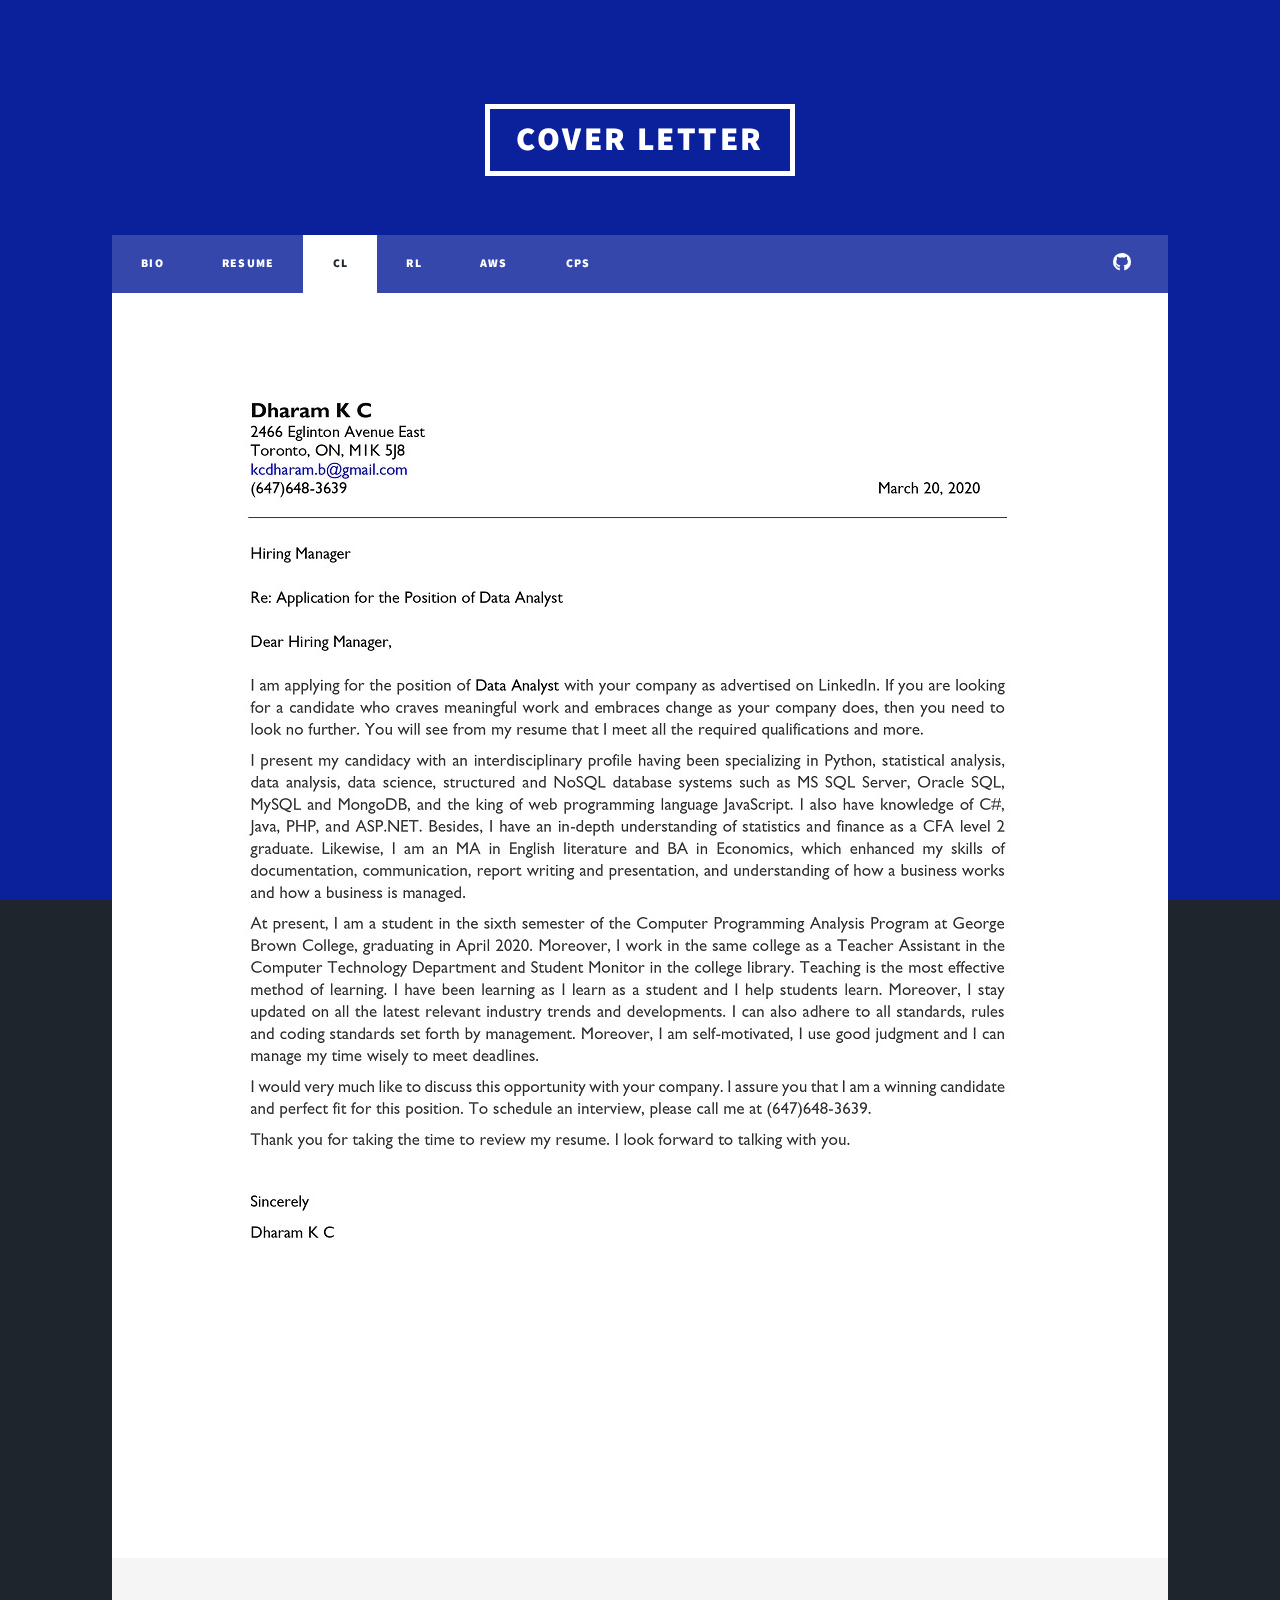
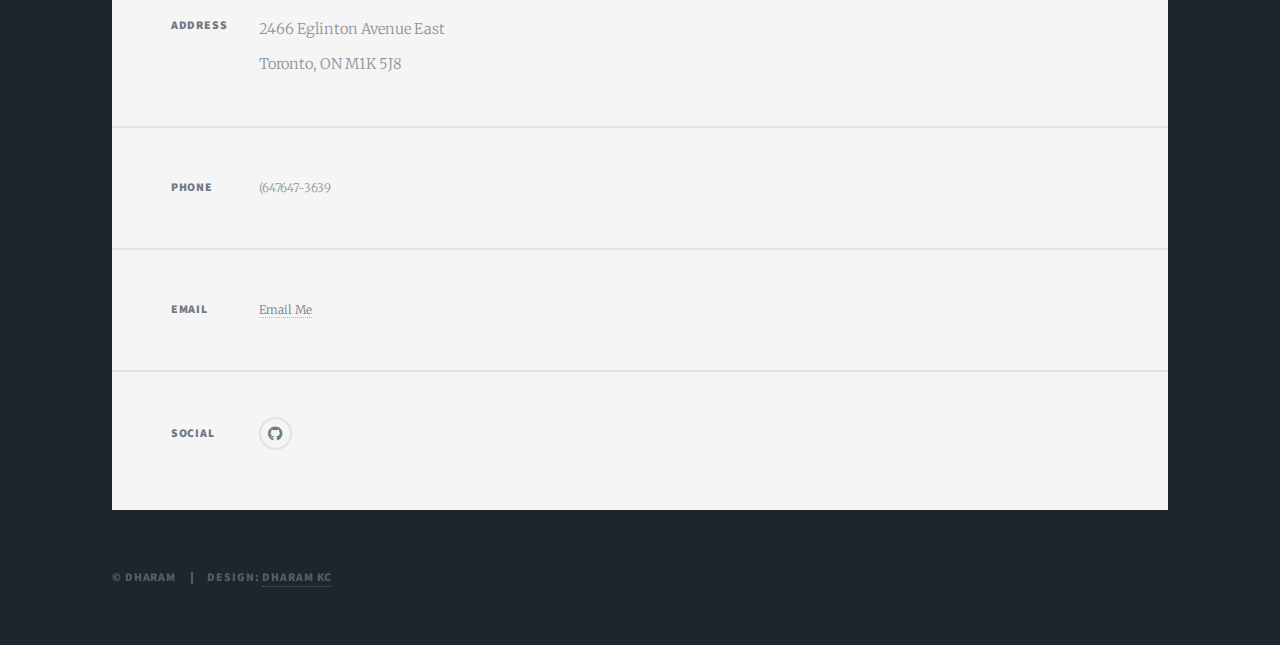
==== commit 6092a372: "Images Resized" ====
--- a/coverletter.html
+++ b/coverletter.html
@@ -33,7 +33,7 @@
 						</ul>
 					</nav>
 					<div id="main">	
-						<img src='images/coverletter.jpg' width = '1200' height='1550' alt='error'>			
+						<img src='images/coverletter.jpg' alt='error'>			
 						
 					</div>
 				
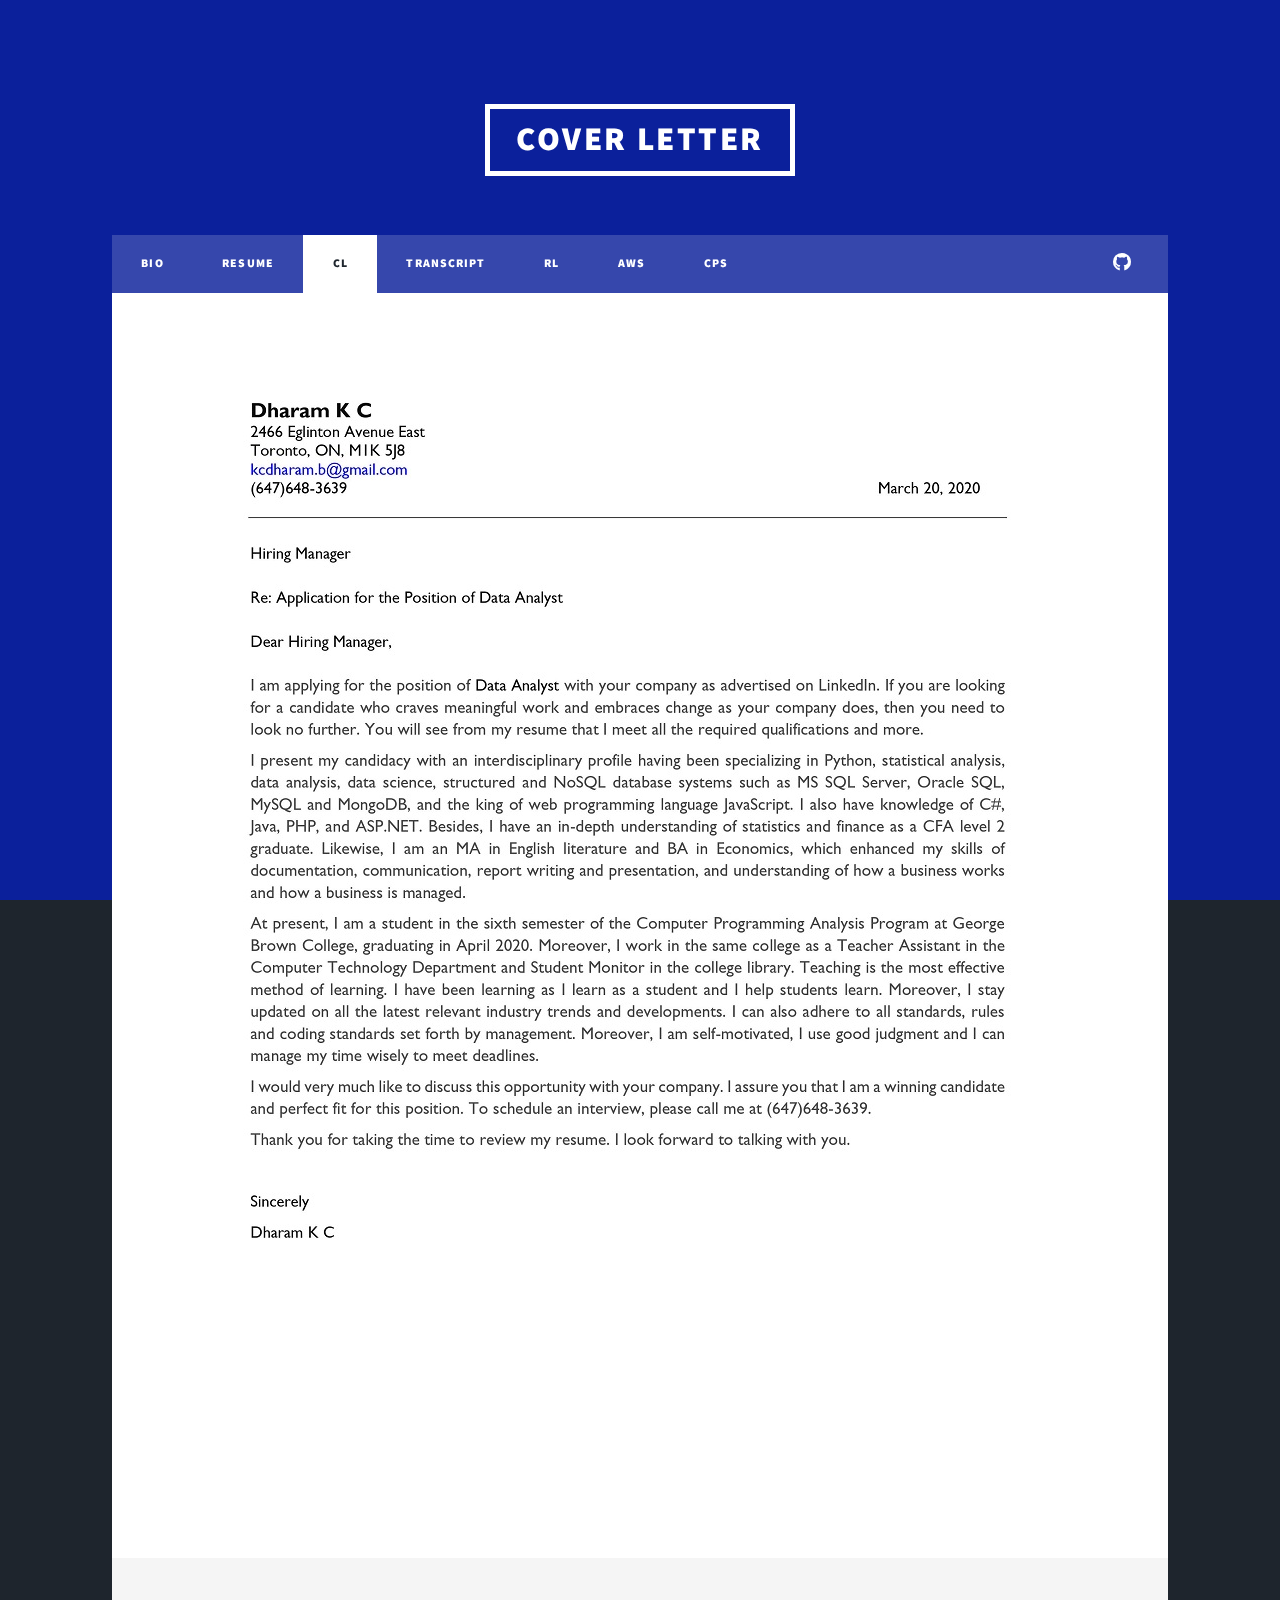
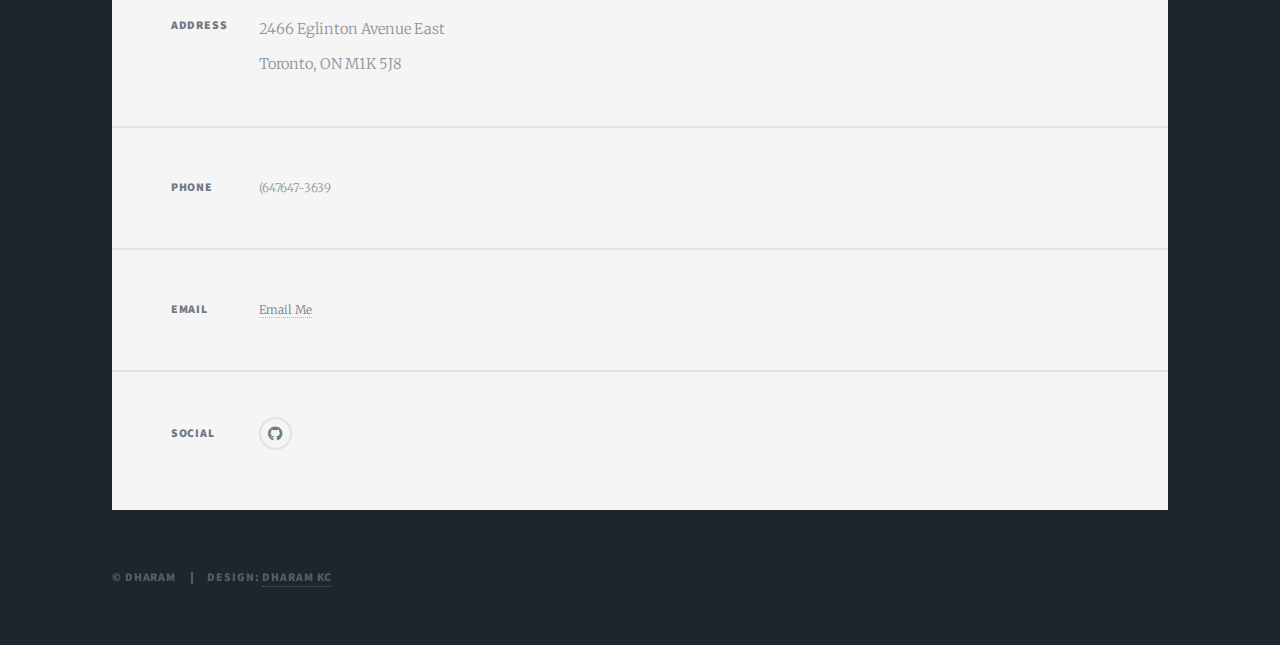
==== commit c0f3a725: "Transcript Added" ====
--- a/coverletter.html
+++ b/coverletter.html
@@ -10,7 +10,7 @@
 	<body class="is-preload">
 
 		<!-- Wrapper -->
-			<a id="wrapper">
+			<div id="wrapper">
 				<!-- Header -->
 					<header id="header">
 						<a href="index.html" class="logo">Cover Letter</a>
@@ -22,6 +22,7 @@
 							<li ><a href="index.html">Bio</a></li>
 							<li><a href="resume.html">Resume</a></li>							
 							<li class="active"><a href="coverletter.html">CL</a></li>
+							<li><a href="transcript.html">Transcript</a></li>
 							<li><a href="recommendation.html">RL</a></li>
 							<li ><a href="worksamples.html">AWS</a></li>
 							<li ><a href="capstone.html">CPS</a></li>
